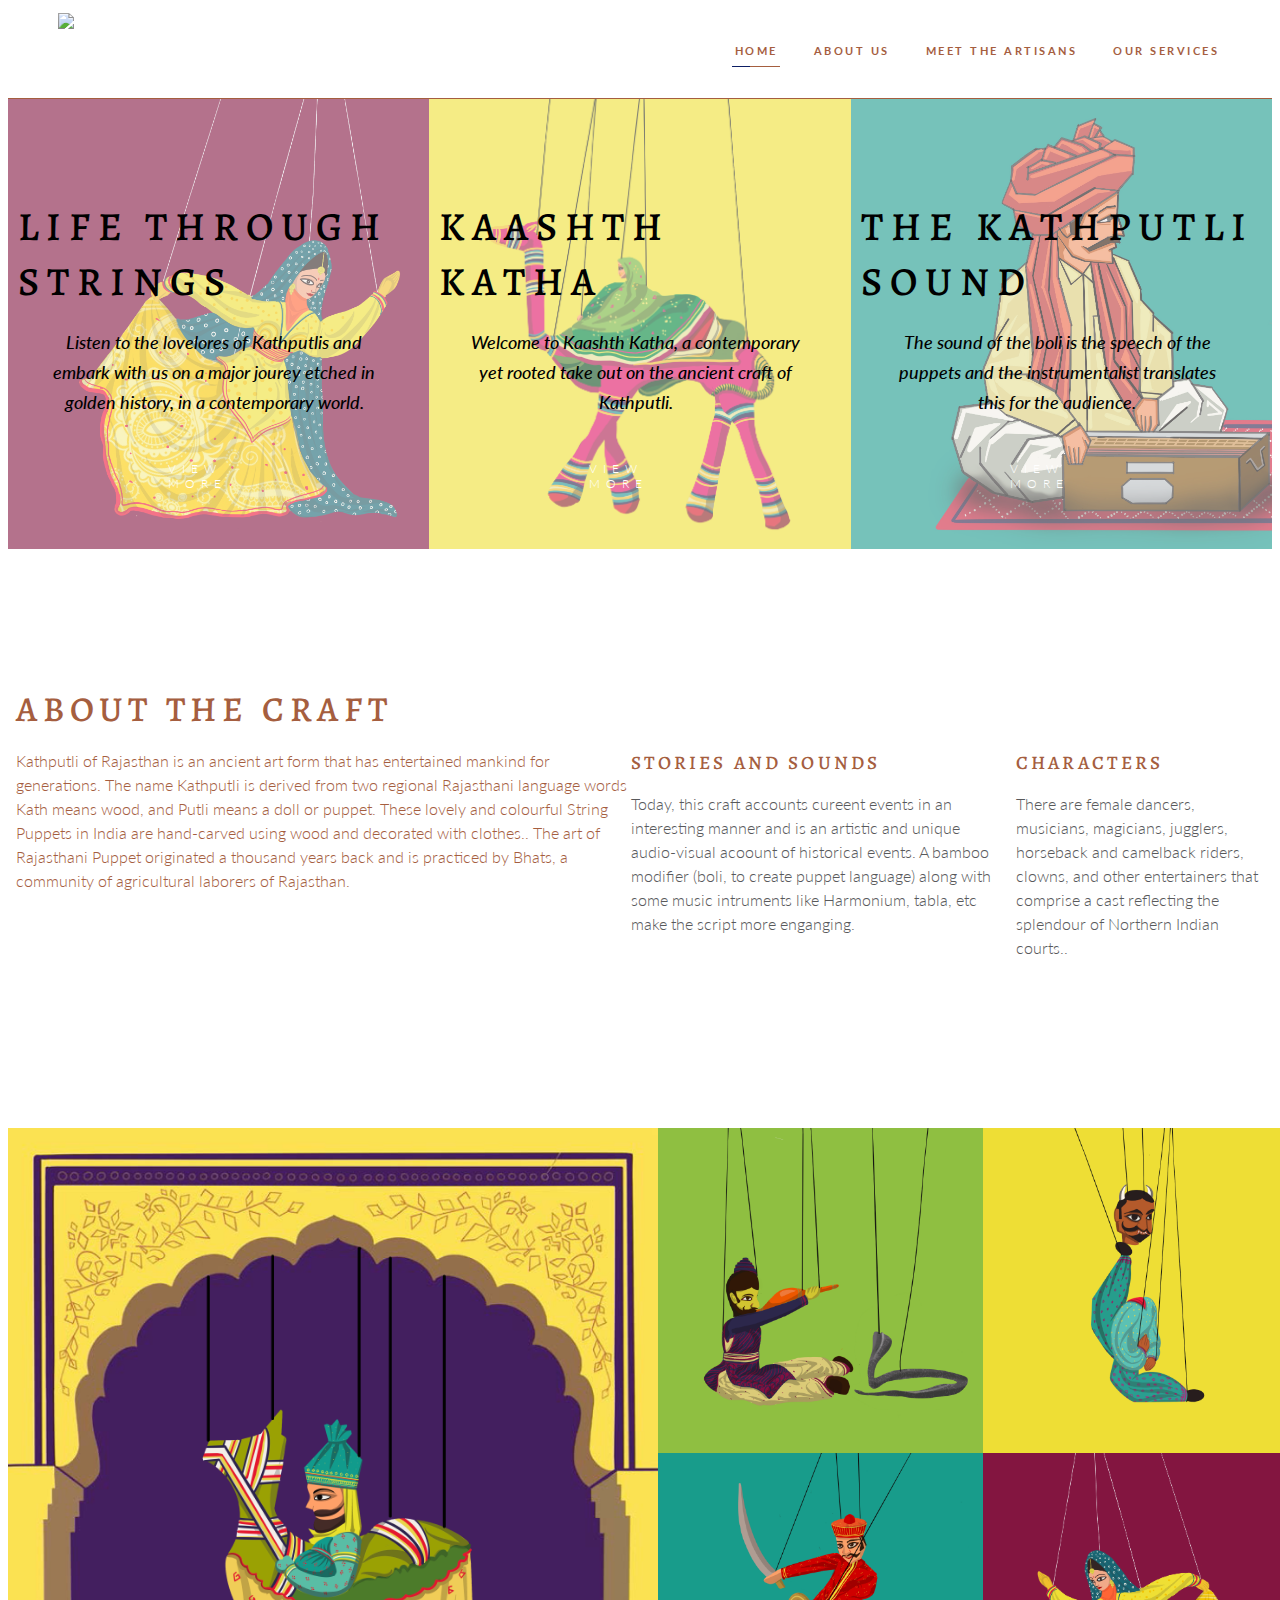
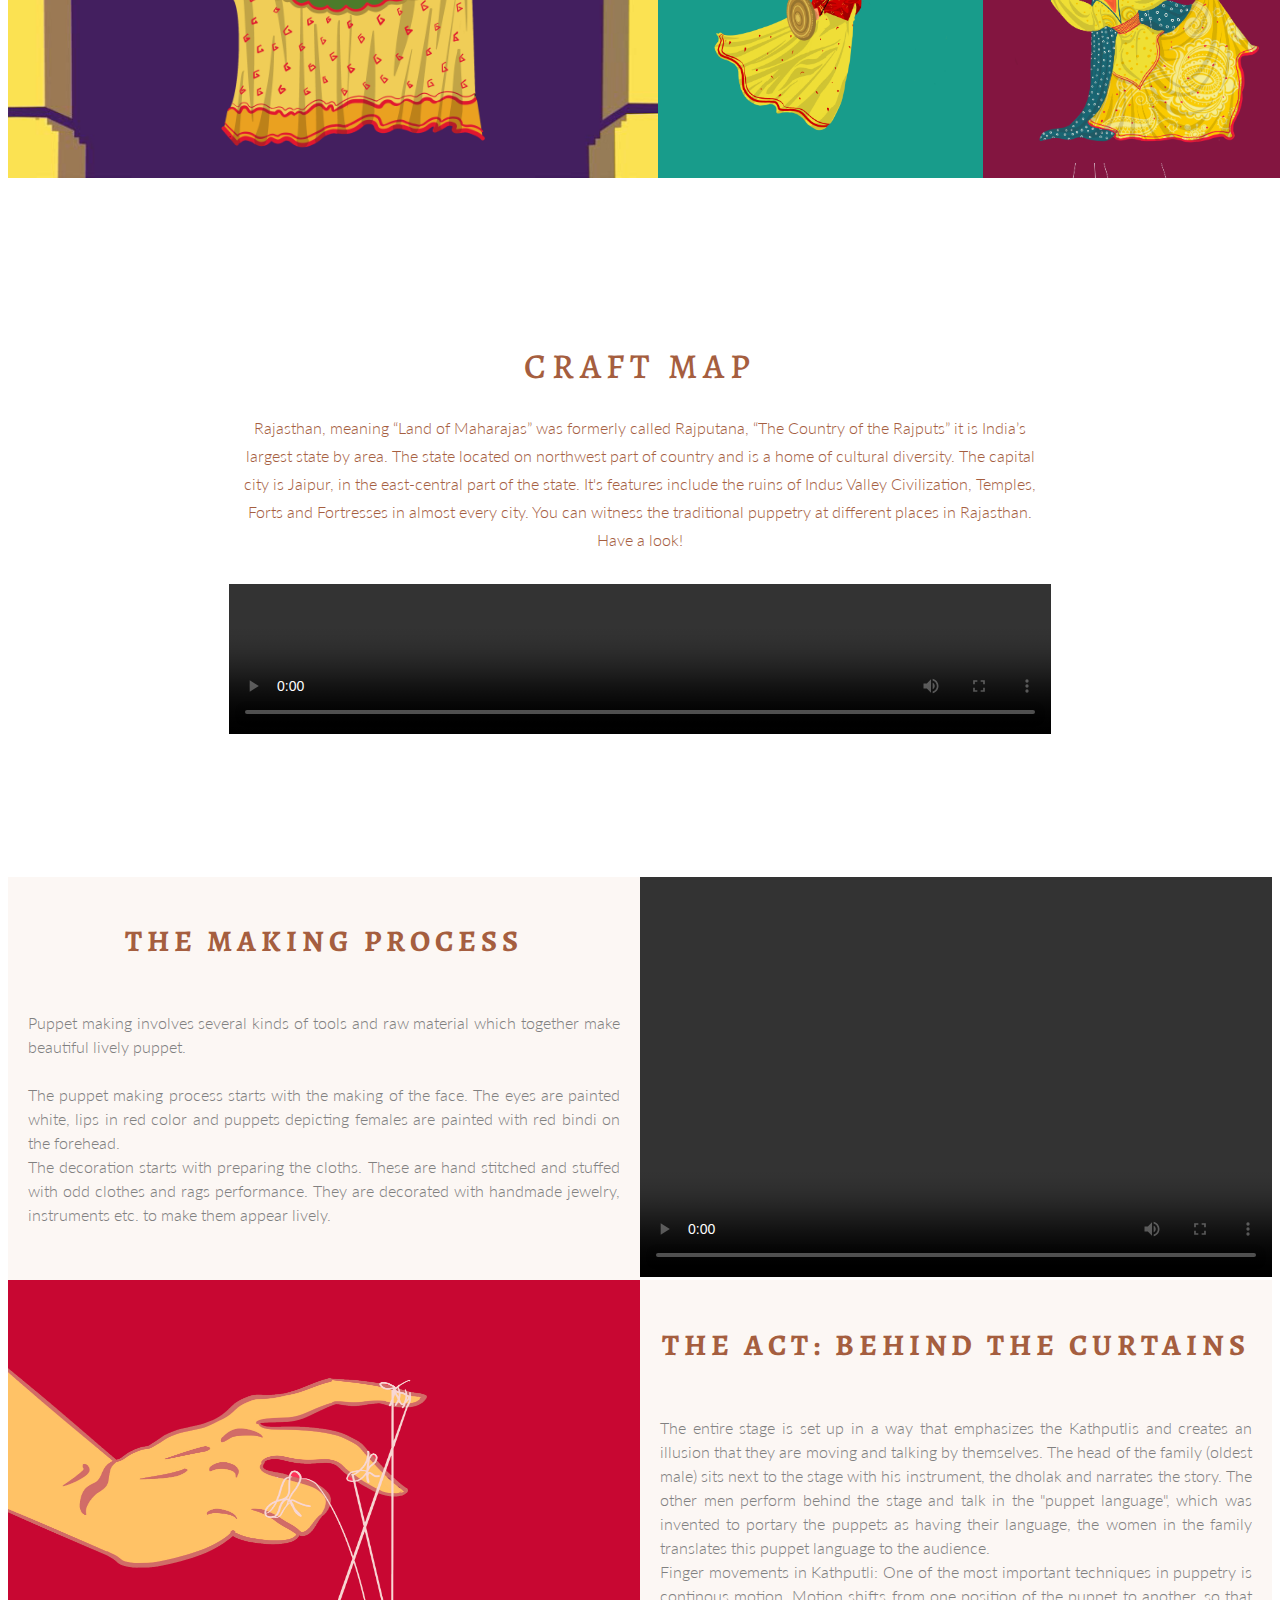
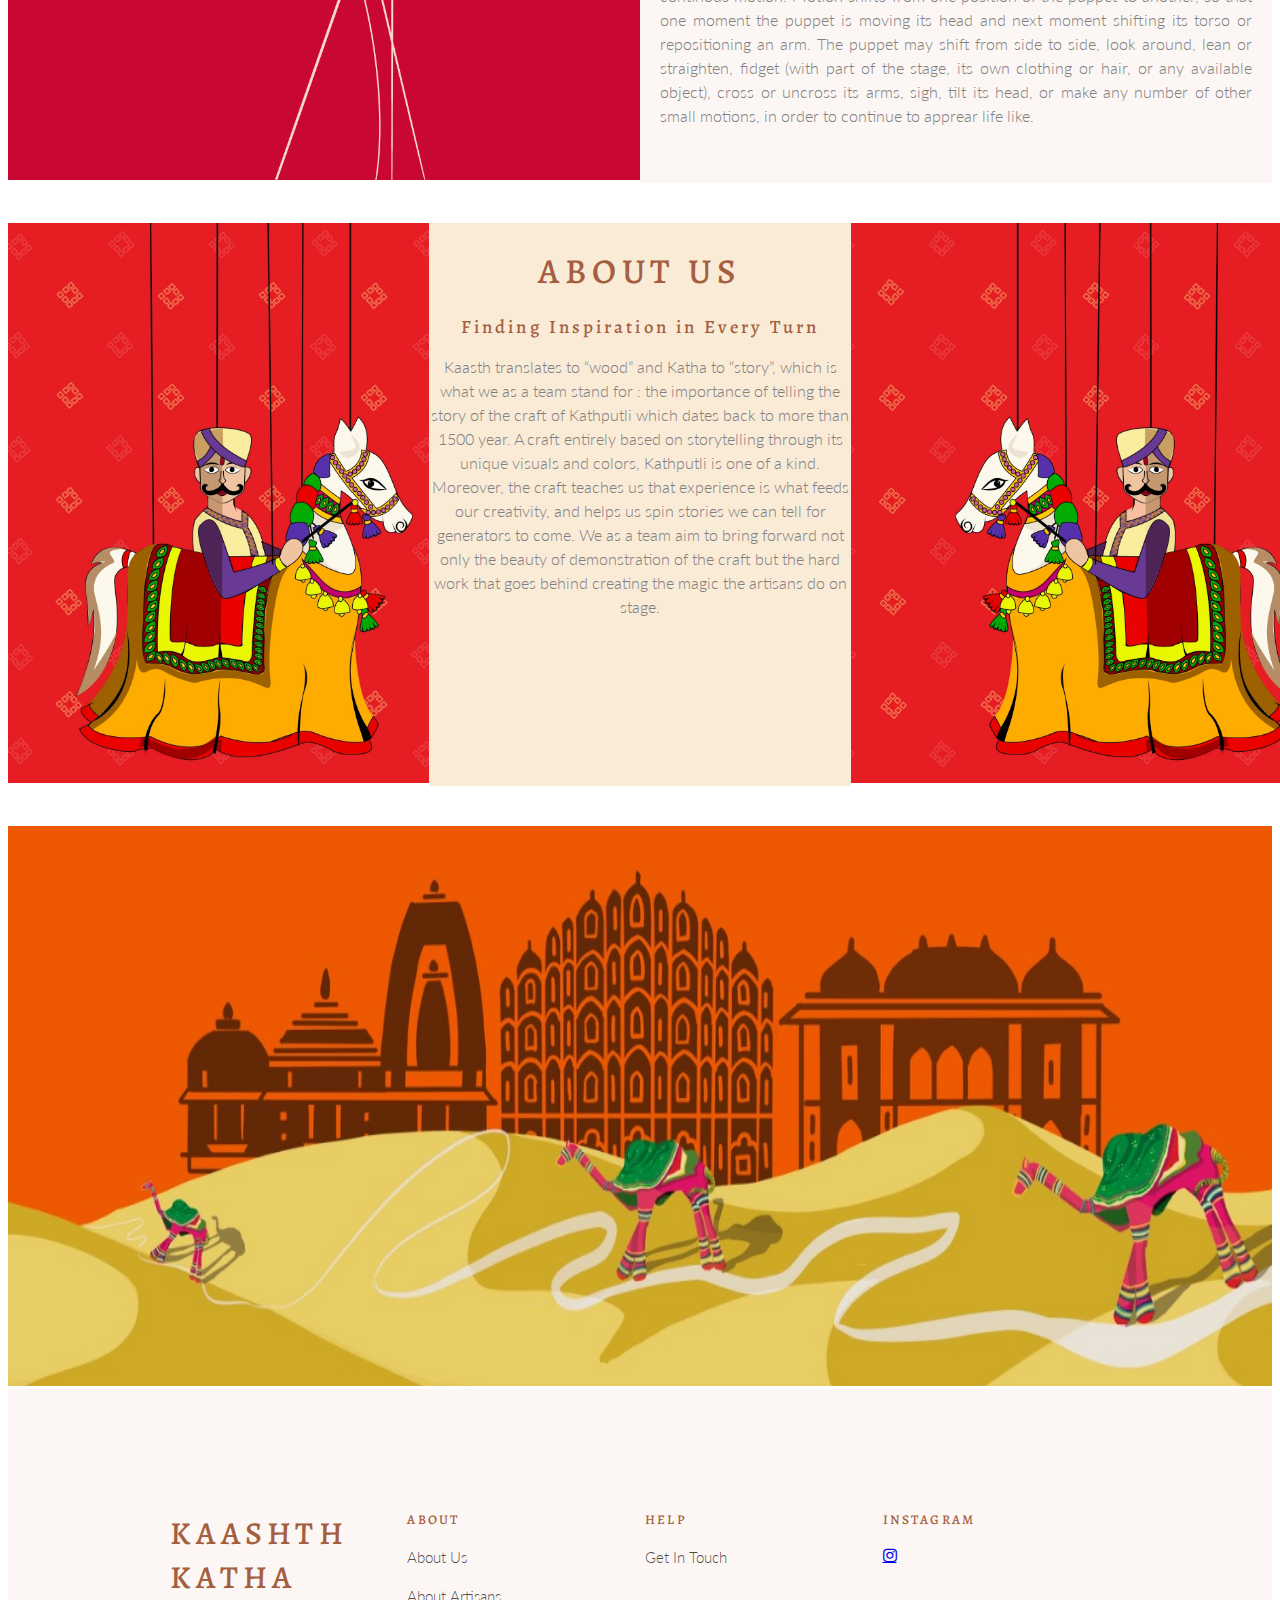
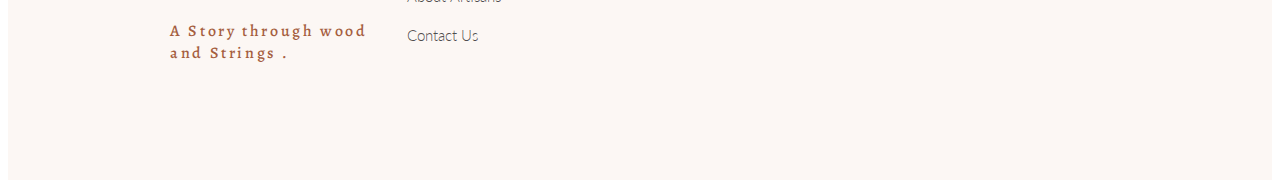
==== Assignment_3/index.html @ 50c2a117 "Add files via upload" ====
<!DOCTYPE html>
<html lang="en">
  <head>
    <title>Crafts Example</title>
    <link rel="stylesheet" href="design.css" />
    <link rel="stylesheet" href="https://cdnjs.cloudflare.com/ajax/libs/font-awesome/4.7.0/css/font-awesome.min.css">
  </head>
  <body>
    <header>
      <img src="./images/0.jpg" height="80" />
      <nav>
        <section class="menuItem active ">
          <a href="">Home</a>
          <div class="colouredLine"><span></span><span></span></div>
        </section>
        <section class="menuItem">
          <a href="">about Us</a>
          <div class="colouredLine"><span></span><span></span></div>
        </section>
        <section class="menuItem  ">
          <a href="./services.html">Meet the Artisans</a>
          <div class="colouredLine"><span></span><span></span></div>
        </section>
        <section class="menuItem dropdown">
          <a href="">Our Services</a>
          <div class="colouredLine">
            <span></span><span></span>
          </div>
          <section class="subMenu">
            <p>Craft Document</p>
            <p>Craft Map</p>
            <p>Process</p>
            <p>Products</p>
          </section>
        </section>
        <!-- <section class="menuItem">
          <a href="">Shop</a>
          <div class="colouredLine"><span></span><span></span></div>
        </section> -->
      </nav>
      <!-- <section id="cart">
        <a href="">Cart(0)</a>
        <div id="menu"></div>
      </section> -->
    </header>

    <section id="banner">
      <div id="bannerImg1"><h1>LIFE THROUGH STRINGS</h1>
        <p>
          Listen to the lovelores of Kathputlis and
embark with us on a major jourey etched in
golden history, in a contemporary world.

        </p>
        <a href="">View More</a></div>
        <div id="bannerImg2"><h1>KAASHTH KATHA
        </h1>
          <p>
            Welcome to Kaashth Katha, a contemporary
yet rooted take out on the ancient craft of
Kathputli.

          </p>
          <a href="">View More</a></div> 
          <div id="bannerImg3"><h1>THE KATHPUTLI SOUND</h1>
            <p>
               
              The sound of the boli is the speech of the
              puppets and the instrumentalist translates this
              for the audience.
              
            </p>
            <a href="">View More</a></div>
      
    </section>

    <section id="aboutContainer">
      <section id="about">
        <div>
          <!-- <img src="svgs/leaf.svg" alt="Leaf Icon" /> -->
          <h2>ABOUT THE CRAFT</h2>
          <p>
            Kathputli of Rajasthan is an ancient art form that has entertained
            mankind for generations. The name Kathputli is derived from two
            regional Rajasthani language words Kath means wood, and Putli means
            a doll or puppet. These lovely and colourful String Puppets in India
            are hand-carved using wood and decorated with clothes.. The art of
            Rajasthani Puppet originated a thousand years back and is practiced
            by Bhats, a community of agricultural laborers of Rajasthan.
          </p>
        </div>
        <div id="aboutSubSections">
          <div>
            <h4>STORIES AND SOUNDS</h4>
            <p>
              Today, this craft accounts cureent events in an interesting manner
              and is an artistic and unique audio-visual acoount of historical
              events. A bamboo modifier (boli, to create puppet language) along
              with some music intruments like Harmonium, tabla, etc make the
              script more enganging.
            </p>
           
          </div>
          <div>
            <h4>CHARACTERS</h4>
            <p>
              There are female dancers, musicians, magicians, jugglers,
              horseback and camelback riders, clowns, and other entertainers
              that comprise a cast reflecting the splendour of Northern Indian
              courts..
            </p>
            
          </div>
        </div>
      </section>
      <section id="collage">
        <div id="singleCollage">
          <span>
            <h6>Horsebach riders</h6>
          </span>
        </div>
        <div id="smallerCollage">
          <div>
            <span>
              <h6>Sapera</h6>
              <!-- <p>Handmade</p> -->
            </span>
          </div>
          <div>
            <span>
              <h6>Danav</h6>
              <!-- <p>Handmade</p> -->
            </span>
          </div>
          <div>
            <span>
              <h6>Soldier</h6>
              <!-- <p>Handmade</p> -->
            </span>
          </div>
          <div>
            <span>
              <h6>Female dancer</h6>
              <!-- <p>Handmade</p> -->
            </span>
          </div>
        </div>
      </section>
    </section>

    <section id="testimonials">
      <!-- <img src="svgs/leaf2.svg" alt="Leaf Icon" /> -->
      <h2>CRAFT MAP</h2>
      <p>
        Rajasthan, meaning “Land of Maharajas” was formerly called Rajputana, “The Country of the Rajputs” it is
India’s largest state by area. The state located on northwest part of country and is a home of cultural diversity.
The capital city is Jaipur, in the east-central part of the state. It's features include the ruins of Indus Valley
Civilization, Temples, Forts and Fortresses in almost every city. You can witness the traditional puppetry at
different places in Rajasthan. Have a look!
      </p>
      <!-- <div id="profile">
        <img src="images/testimonials-1.png" height="80px" />
        <h4>HIN LING</h4>
        <p>Designer</p>
      </div> -->
      <video width="65%" controls>
        <source src="images/9.mp4" type="video/mp4">
      Your browser does not support the video tag.
      </video>
    </section>
    <section id="ourIdentity">
        <div id="ourIdentityPoints">
          <h2>The Making Process</h2>
          <p class="makingProcessInfo">
            Puppet making involves several kinds of tools and raw material which together make beautiful lively puppet.<br/><br>
            The puppet making process starts with the making of the face. The eyes are painted white, lips in red color and puppets depicting females are painted with red bindi on the forehead.<br/>
            The decoration starts with preparing the cloths. These are hand stitched and stuffed with odd clothes and rags performance. They are decorated with handmade jewelry, instruments etc. to make them appear lively.
          </p>
        </div>
        <div id="ourIdentityVideo">
          <video width="100%" height="400px" controls>
            <source src="images/10.mp4" type="video/mp4">
          Your browser does not support the video tag.
          </video>
        </div>
        
          
          <!-- <div>
            <img src="svgs/identity1.svg" alt="Icon" />
            <h2>New Ideas</h2>
            <p>
              Lorem ipsum dolor sit amet a con sectet adipisicing elit se do eiuso
              tempor incidid unt ut labore et.
            </p>
          </div>
          <div>
            <img src="svgs/identity2.svg" alt="Icon" />
            <h2>Passion Driven</h2>
            <p>
              Lorem ipsum dolor sit amet a con sectet adipisicing elit se do eiuso
              tempor incidid unt ut labore et.
            </p>
          </div>
          <div>
            <img src="svgs/identity3.svg" alt="Icon" />
            <h2>Organic</h2>
            <p>
              Lorem ipsum dolor sit amet a con sectet adipisicing elit se do eiuso
              tempor incidid unt ut labore et.
            </p>
          </div>
          <div>
            <img src="svgs/identity4.svg" alt="Icon" />
            <h2>Vivid Colors</h2>
            <p>
              Lorem ipsum dolor sit amet a con sectet adipisicing elit se do eiuso
              tempor incidid unt ut labore et.
            </p>
          </div> -->
        </div>
      </section>
    

     

    
     
    <section id="ourIdentity">
      <div id="ourIdentityCustomImg">
        <img src="./11.png">
      </div>
      <div id="ourIdentityPoints">
        <h2>THE ACT: BEHIND THE CURTAINS</h2>
        <p>The entire stage is set up in a way that emphasizes the Kathputlis and creates an illusion that they are moving and talking by themselves. The head of the family (oldest male) sits next to the stage with his instrument, the dholak and narrates the story. The other men perform behind the stage and talk in the "puppet language", which was invented to portary the puppets as having their language, the women in the family translates this puppet language to the audience. <br>
        Finger movements in Kathputli: One of the most important techniques in puppetry is continous motion. Motion shifts from one position of the puppet to another, so that one moment the puppet is moving its head and next moment shifting its torso or repositioning an arm. The puppet may shift from side to side, look around, lean or straighten, fidget (with part of the stage, its own clothing or hair, or any available object), cross or uncross its arms, sigh, tilt its head, or make any number of other small motions, in order to continue to apprear life like.</p>
        <!-- <div>
          <img src="svgs/identity1.svg" alt="Icon" />
          <h2>New Ideas</h2>
          <p>
            Lorem ipsum dolor sit amet a con sectet adipisicing elit se do eiuso
            tempor incidid unt ut labore et.
          </p>
        </div>
        <div>
          <img src="svgs/identity2.svg" alt="Icon" />
          <h2>Passion Driven</h2>
          <p>
            Lorem ipsum dolor sit amet a con sectet adipisicing elit se do eiuso
            tempor incidid unt ut labore et.
          </p>
        </div>
        <div>
          <img src="svgs/identity3.svg" alt="Icon" />
          <h2>Organic</h2>
          <p>
            Lorem ipsum dolor sit amet a con sectet adipisicing elit se do eiuso
            tempor incidid unt ut labore et.
          </p>
        </div>
        <div>
          <img src="svgs/identity4.svg" alt="Icon" />
          <h2>Vivid Colors</h2>
          <p>
            Lorem ipsum dolor sit amet a con sectet adipisicing elit se do eiuso
            tempor incidid unt ut labore et.
          </p>
        </div> -->
      </div>
    </section>
     
    <section id="peopleBehind1">
      
      <section id="peopleBehind1List">
        
        <div>
          <img src="./12.jpg" alt="Profile Picture" />
           
        </div>
        <div id="peopleBehind1ListText" >
          <!-- <img src="./13.jpg" alt="Profile Picture" /> -->
          <h2>About US</h2>
          <h3>Finding Inspiration in Every Turn</h3>
          <p>Kaasth translates to “wood” and Katha to “story”, which is what we
            as a team stand for : the importance of telling the story of the
            craft of Kathputli which dates back to more than 1500 year. A
            craft entirely based on storytelling through its unique visuals and
            colors, Kathputli is one of a kind. Moreover, the craft teaches us
            that experience is what feeds our creativity, and helps us spin
            stories we can tell for generators to come.
            We as a team aim to bring forward not only the beauty of
            demonstration of the craft but the hard work that goes behind
            creating the magic the artisans do on stage.
            </p>
        </div>
        <div>
          <img src="./13.jpg" alt="Profile Picture" />
           
        </div>
      </section>
    </section>
    <section id="peopleBehind">
      
      <section id="peopleBehindList">
        <div>
          <img src ="./14.jpg">
           
        </div>
         
        <!-- <div>
          <img src="images/profile_pic1.jpeg" alt="Profile Picture" />
          <h4>Janet Conn</h4>
          <p>Painter</p>
        </div>
        <div>
          <img src="images/profile_pic2.jpeg" alt="Profile Picture" />
          <h4>HANNAH JUDI</h4>
          <p>Blogger</p>
        </div>
        <div>
          <img src="images/profile_pic3.jpeg" alt="Profile Picture" />
          <h4>MIKE THOMSEN</h4>
          <p>Agent</p>
        </div> -->
      </section>
    </section>

    
    
    <footer>
      <section id="logoFooter">
        <h1>KAASHTH KATHA</h1>
        <h4>A Story through wood and Strings
          .</h4>
      </section>
      <section>
        <h5>About</h5>
        <p>About Us</p>
        <p>About Artisans</p>
         
        <p>Contact Us</p>
      </section>
      <section>
        <h5>Help</h5>
         
        <p>Get In Touch</p>
        
      </section>
      <section>
        <h5>Instagram</h5>
        <a href="https://instagram.com/kaashth.katha?igshid=YmMyMTA2M2Y=" class="fa fa-instagram"> </a> 
          
      </section>
    </footer>
  </body>
</html>
---- Assignment_3/design.css ----
@import url("https://fonts.googleapis.com/css2?family=Alegreya:wght@400;500;700&family=Lato:wght@300;400;700&display=swap");

header {
  display: flex;
  height: 90px;
  justify-content: space-between;
  align-items: center;
  padding: 0 50px;
  border-bottom: 1px solid #a55e3f;
  background-color: white;
}

header nav {
  display: flex;
  gap: 30px;
  position: relative;
}

header a {
  text-transform: uppercase;
  text-decoration: none;
  font-size: 11px;
  font-weight: 700;
  letter-spacing: 2.5px;
  color: #a55e3f;
  padding: 0 3px;
}

header nav .menuItem {
  overflow: hidden;
}

p {
  line-height: 24px;
}

h1,
h2,
h3,
h4,
h5,
h6 {
  font-family: "Alegreya", serif;
  font-weight: 500;
  letter-spacing: 0.165em;
  margin-bottom: 16px;
}

#logoFooter img {
  margin-bottom: 20px;
}

#logoFooter p {
  width: 220px;
  color: grey;
  font-size: 15px;
}

.colouredLine {
  display: flex;
  height: 1px;
  width: 100%;
  padding-top: 8px;
  margin-left: -100%;
  transition: all 0.2s;
}

.colouredLine span:first-of-type {
  width: 37%;
  height: 100%;
  background-color: #0d1e64;
}

.colouredLine span:last-of-type {
  width: 63%;
  height: 100%;
  background-color: #a55e3f;
}

header nav .menuItem:hover .colouredLine {
  margin-left: 0;
}

header nav .menuItem.active .colouredLine {
  margin-left: 0 !important;
}

.subMenu {
  background-color: white;
  position: absolute;
  width: 100px;
  box-shadow: rgba(0, 0, 0, 0.1) 0px 4px 12px;
  padding: 24px 32px;
  top: 0px;
  border-bottom-right-radius: 2px;
  border-bottom-left-radius: 2px;
  transition: all 0.2s;
  visibility: hidden;
  opacity: 0;
}

.subMenu p {
  color: grey;
  font-size: 14px;
  margin-bottom: 12px;
  transition: all 0.2s;
  cursor: pointer;
}

.subMenu p:hover {
  color: rgba(0, 0, 0, 0.85);
}

nav .menuItem.dropdown:hover .subMenu {
  top: 59px;
  visibility: visible;
  opacity: 1;
}

section#banner {
  /* background-size: cover; */
  /* max-width: min-content; */
  display: flex;

  align-items: center;
}
#banner div {
  height: 450px;
  width: 33%;
}
#bannerImg1 {
  flex: 1;
  background-image: url(./1.PNG);
  background-size: cover;
  box-shadow: inset 0 0 0 1000px rgba(255, 255, 255, 0.4);
}
#bannerImg2 {
  flex: 1;

  background-image: url(./2.PNG);
  background-size: cover;
  box-shadow: inset 0 0 0 1000px rgba(255, 255, 255, 0.4);
}
#bannerImg3 {
  flex: 1;

  background-image: url(./3.JPG);
  background-size: cover;
  box-shadow: inset 0 0 0 1000px rgba(255, 255, 255, 0.4);
}

#banner h1 {
  font-size: 50px;
  color: white;
  letter-spacing: 8px;
  margin-left: 10px;
  margin-right: 10px;
  font-size: 2.5rem;
  margin-top: 100px;
  color: black;
}

#banner p {
  color: white;
  font-size: 18px;
  width: 800px;
  text-align: center;
  line-height: 30px;
  font-style: italic;
  margin-bottom: 20px;
  width: 80%;
  margin-left: 9%;
  font-weight: 500;
  color: black;
  margin-bottom: 20px;
}

#banner a {
  text-decoration: none;
  text-transform: uppercase;
  color: white;
  font-size: 12px;
  letter-spacing: 6px;
  display: flex;
  justify-content: space-between;
  margin-left: 26%;
  width: 25%;
  margin-bottom: 50px;
  padding: 24px 50px;
  background-image: url(./images/button_background_image.jpeg);
  background-repeat: no-repeat;

  background-position: center center;
  background-size: cover;
  background-size: auto 62px;
  transition: all 0.2s;
}

#banner a:hover {
  background-position: 47% 50%;
}

body {
  font-family: "Lato", sans-serif;
  font-weight: 300;
  color: #a55e3f;
}

#aboutContainer {
  position: relative;
}

#aboutContainer:before {
  content: "";
  background-image: url(./svgs/vector1.svg);
  background-size: cover;
  position: absolute;
  top: 0;
  right: 0;
  width: 700px;
  height: 700px;
  background-repeat: no-repeat;
  background-position: 350px -170px;
  z-index: -1;
}

#about {
  /* width: 1300px; */
  margin: 8px;
  padding: 120px 0;
  display: flex;
  /* gap: 100px; */
}

#about h2 {
  font-size: 35px;
  margin-top: 8px;
}

#about h4 {
  font-size: 19px;
}

#aboutSubSections {
  display: flex;
  gap: 24px;
  margin-top: 48px;
}

#aboutSubSections p {
  color: #58595b;
  margin-bottom: 40px;
}

#aboutSubSections a {
  display: flex;
  align-items: center;
  text-decoration: none;
  text-transform: uppercase;
  font-size: 12px;
  letter-spacing: 2.5px;
  color: #a55e3f;
  font-weight: 400;
}

#aboutSubSections a div {
  letter-spacing: 0px;
  font-size: 0px;
}

#aboutSubSections a div span {
  display: inline-block;
  width: 15px;
  height: 2px;
  transition: all 0.2s;
}

#aboutSubSections a div span:nth-child(1) {
  background-color: #741513;
  width: 0px;
}

#aboutSubSections a div span:nth-child(2) {
  background-color: #e29c6d;
}

#aboutSubSections a div span:nth-child(3) {
  background-color: #0d1e64;
  margin-right: 14px;
}

#aboutSubSections a:hover div span:nth-child(1) {
  width: 15px;
}

#collage {
  width: 1300px;
  height: 650px;
  margin: 0 auto;
  display: flex;
}

#singleCollage,
#smallerCollage {
  position: relative;
  width: 50%;
}

#collage #singleCollage {
  background-image: url(./4.jpg);
  background-size: contain;
}
#smallerCollage div:nth-child(1) {
  background-image: url(./5.PNG);
  background-size: contain;
}
#smallerCollage div:nth-child(2) {
  background-image: url(./6.PNG);
  background-size: contain;
}
#smallerCollage div:nth-child(3) {
  background-image: url(./7.PNG);
  background-size: contain;
}
#smallerCollage div:nth-child(4) {
  background-image: url(./8.PNG);
  background-size: contain;
}

#collage #smallerCollage {
  display: flex;
  flex-flow: row wrap;
}

#collage #smallerCollage div {
  position: relative;
  width: 50%;
}

#collage span {
  position: absolute;
  display: block;
  padding: 16px 0;
  background-color: white;
  text-align: center;
  width: 90%;
  margin-left: 5%;
  opacity: 0;
  bottom: 0px;
  transition: all 0.4s;
}

#collage span h6 {
  text-transform: uppercase;
  font-size: 18px;
  margin-bottom: 0px;
}

#collage span p {
  color: grey;
}

#singleCollage:hover span,
#smallerCollage > div:hover span {
  opacity: 1;
  bottom: 20px;
}

#testimonials {
  position: relative;
  text-align: center;
  padding: 140px 0;
}

#testimonials:before {
  content: "";
  display: block;
  background-image: url(./images/testimonials_bg.png);
  background-size: contain;
  background-repeat: no-repeat;
  width: 350px;
  height: 300px;
  position: absolute;
  top: 30%;
  left: 40%;
  z-index: -1;
}

#testimonials h2 {
  font-size: 35px;
  text-transform: uppercase;
  margin: 24px 0;
}

#testimonials p {
  width: 800px;
  margin: 0 auto;
  line-height: 28px;
}

#testimonials video {
  margin-top: 30px;
}

#testimonials #profile {
  margin-top: 40px;
}

#testimonials #profile img {
  margin-bottom: 10px;
}

#testimonials #profile h4 {
  margin-bottom: 4px;
}

#testimonials #profile p {
  color: grey;
}

#imageGallery {
  height: 400px;
  display: flex;
}

#imageGallery div {
  position: relative;
  width: 33.3%;
  height: 100%;
  overflow: hidden;
  cursor: pointer;
}

#imageGallery div:before {
  display: block;
  position: absolute;
  content: "";
  width: 100%;
  height: 100%;
  background-size: contain;
  transition: all 0.4s;
}

#imageGallery div:hover:before {
  transform: scale(1.03);
}

#imageGallery div:nth-child(1):before {
  background-image: url(./images/imageGallery1.jpeg);
}
#imageGallery div:nth-child(2):before {
  background-image: url(./images/imageGallery2.jpeg);
}
#imageGallery div:nth-child(3):before {
  background-image: url(./images/imageGallery3.jpeg);
}

#imageGallery div span {
  position: absolute;
  display: block;
  width: 70%;
  margin-left: 15%;
  margin-top: 27%;
  padding: 44px 0;
  text-align: center;
  background-color: grey;
  font-size: 19px;
  font-family: "Alegreya", serif;
  font-weight: 500;
  letter-spacing: 0.165em;
  color: white;
  border-radius: 30px;
  z-index: 2;
}

#imageGallery div:nth-child(1) span {
  background-color: #8d8032;
}
#imageGallery div:nth-child(2) span {
  background-color: #fceee7;
  color: #a45e3f;
}
#imageGallery div:nth-child(3) span {
  background-color: #662a01;
}

#products {
  position: relative;
  padding: 140px 0;
  text-align: center;
}

#products .topBorder {
  background-image: url(./images/product_top.jpeg);
  width: 100%;
  height: 8px;
  position: absolute;
  top: 0;
  left: 0;
}
#products .rightBorder {
  background-image: url(./images/product_right.jpeg);
  height: 100%;
  width: 8px;
  position: absolute;
  top: 0;
  right: 0;
}
#products .bottomBorder {
  background-image: url(./images/product_bottom.jpeg);
  width: 100%;
  height: 8px;
  position: absolute;
  bottom: 0;
  left: 0;
}
#products .leftBorder {
  background-image: url(./images/product_left.jpeg);
  height: 100%;
  width: 8px;
  position: absolute;
  top: 0;
  left: 0;
}

#products h2 {
  margin-top: 24px;
  font-size: 35px;
  text-transform: uppercase;
}

#products p {
  padding: 20px;
}

#productsDisplay {
  display: flex;
  justify-content: center;
  /* gap: 40px; */
  margin-top: 40px;
}

#productsDisplay div img {
  width: 300px;
  height: 400px;
}

#productsDisplay h4 {
  font-size: 19px;
  text-transform: uppercase;
  margin-top: 40px;
  margin-bottom: 10px;
  font-weight: 400;
}

#productsDisplay p {
  color: grey;
  margin-bottom: 10px;
}

#productsDisplay span {
  font-family: "Alegreya", serif;
  font-weight: 500;
  letter-spacing: 0.165em;
}

#ourIdentity {
  display: flex;
}

#ourIdentityImage,
#ourIdentityCustomImg,
#ourIdentityPoints,
#ourIdentityVideo {
  width: 50%;
}

#ourIdentityImage {
  background-image: url(./images/ourIdentity.jpeg);
  background-repeat: none;
  background-size: cover;
  height: 500px;
}
#ourIdentityCustomImg img {
  /* background-image: url(./images/ourIdentity.jpeg); */
  background-repeat: none;
  background-size: cover;
  height: 500px;
  width: 100%;
}

#ourIdentityCustomImg video {
  display: flex;
  justify-content: center;
}

#ourIdentityPoints {
  display: flex;
  flex-flow: row wrap;
  justify-content: center;
  /* padding: 60px 0 60px; */
  background-color: #fcf7f4;
}

#ourIdentityPoints > div {
  width: 250px;
}

#ourIdentityPoints h2 {
  font-size: 30px;
  font-weight: bold;
  text-transform: uppercase;
  vertical-align: center;
  display: flex;
  align-items: center;
  justify-content: center;
}

#ourIdentityPoints p {
  color: grey;
  padding: 0 20px;
  text-align: justify;
}

#ourIdentityPoints img {
  position: relative;
  top: 0px;
  transition: all 0.2s;
  cursor: pointer;
}
#ourIdentityPoints img:hover {
  position: relative;
  top: -10px;
}

#peopleBehind1 h2 {
  margin-top: 24px;
  font-size: 35px;
  text-transform: uppercase;
}

#peopleBehind1List {
  display: flex;
  margin-top: 40px;
  justify-content: center;
  /* gap: 100px; */
}
#peopleBehind1List div {
  width: 33.33%;
  /* flex: 1; */
  gap: 0px;
}
#peopleBehind1ListText {
  background-color: antiquewhite;
}

#peopleBehind1List img {
  height: 560px;
}

#peopleBehind1List h4 {
  text-transform: uppercase;
  font-size: 19px;
  margin-top: 30px;
  margin-bottom: 6px;
}

#peopleBehind1List p {
  color: grey;
}

#peopleBehind1:after {
  content: "";
  display: block;
  background-image: url(./images/product_bottom.jpeg);
  width: 100%;
  height: 8px;
  position: absolute;
  bottom: 0;
  left: 0;
}

#peopleBehind1 {
  position: relative;
  /* padding: 140px 0; */
  text-align: center;
}
/* //Ends here */
#peopleBehind h2 {
  margin-top: 24px;
  font-size: 35px;
  text-transform: uppercase;
}

#peopleBehindList {
  display: flex;
  margin-top: 40px;
  justify-content: center;
  /* gap: 100px; */
}

#peopleBehindListText {
  background-color: antiquewhite;
}

#peopleBehindList img {
  height: 560px;
  width: 100%;
}

#peopleBehindList h4 {
  text-transform: uppercase;
  font-size: 19px;
  margin-top: 30px;
  margin-bottom: 6px;
}

#peopleBehindList p {
  color: grey;
}

#peopleBehind:after {
  content: "";
  display: block;
  background-image: url(./images/product_bottom.jpeg);
  width: 100%;
  height: 8px;
  position: absolute;
  bottom: 0;
  left: 0;
}

#peopleBehind {
  position: relative;
  /* padding: 140px 0; */
  text-align: center;
}

footer {
  display: flex;
  justify-content: center;
  gap: 10px;
  padding: 100px 0;
  background-color: #fcf7f4;
}

footer > section {
  width: 18%;
}

footer h5 {
  text-transform: uppercase;
}

footer p {
  color: rgba(0, 0, 0, 0.7);
  margin-bottom: 4px;
  font-size: 15px;
}

footer section:last-child img {
  margin-right: 5px;
}
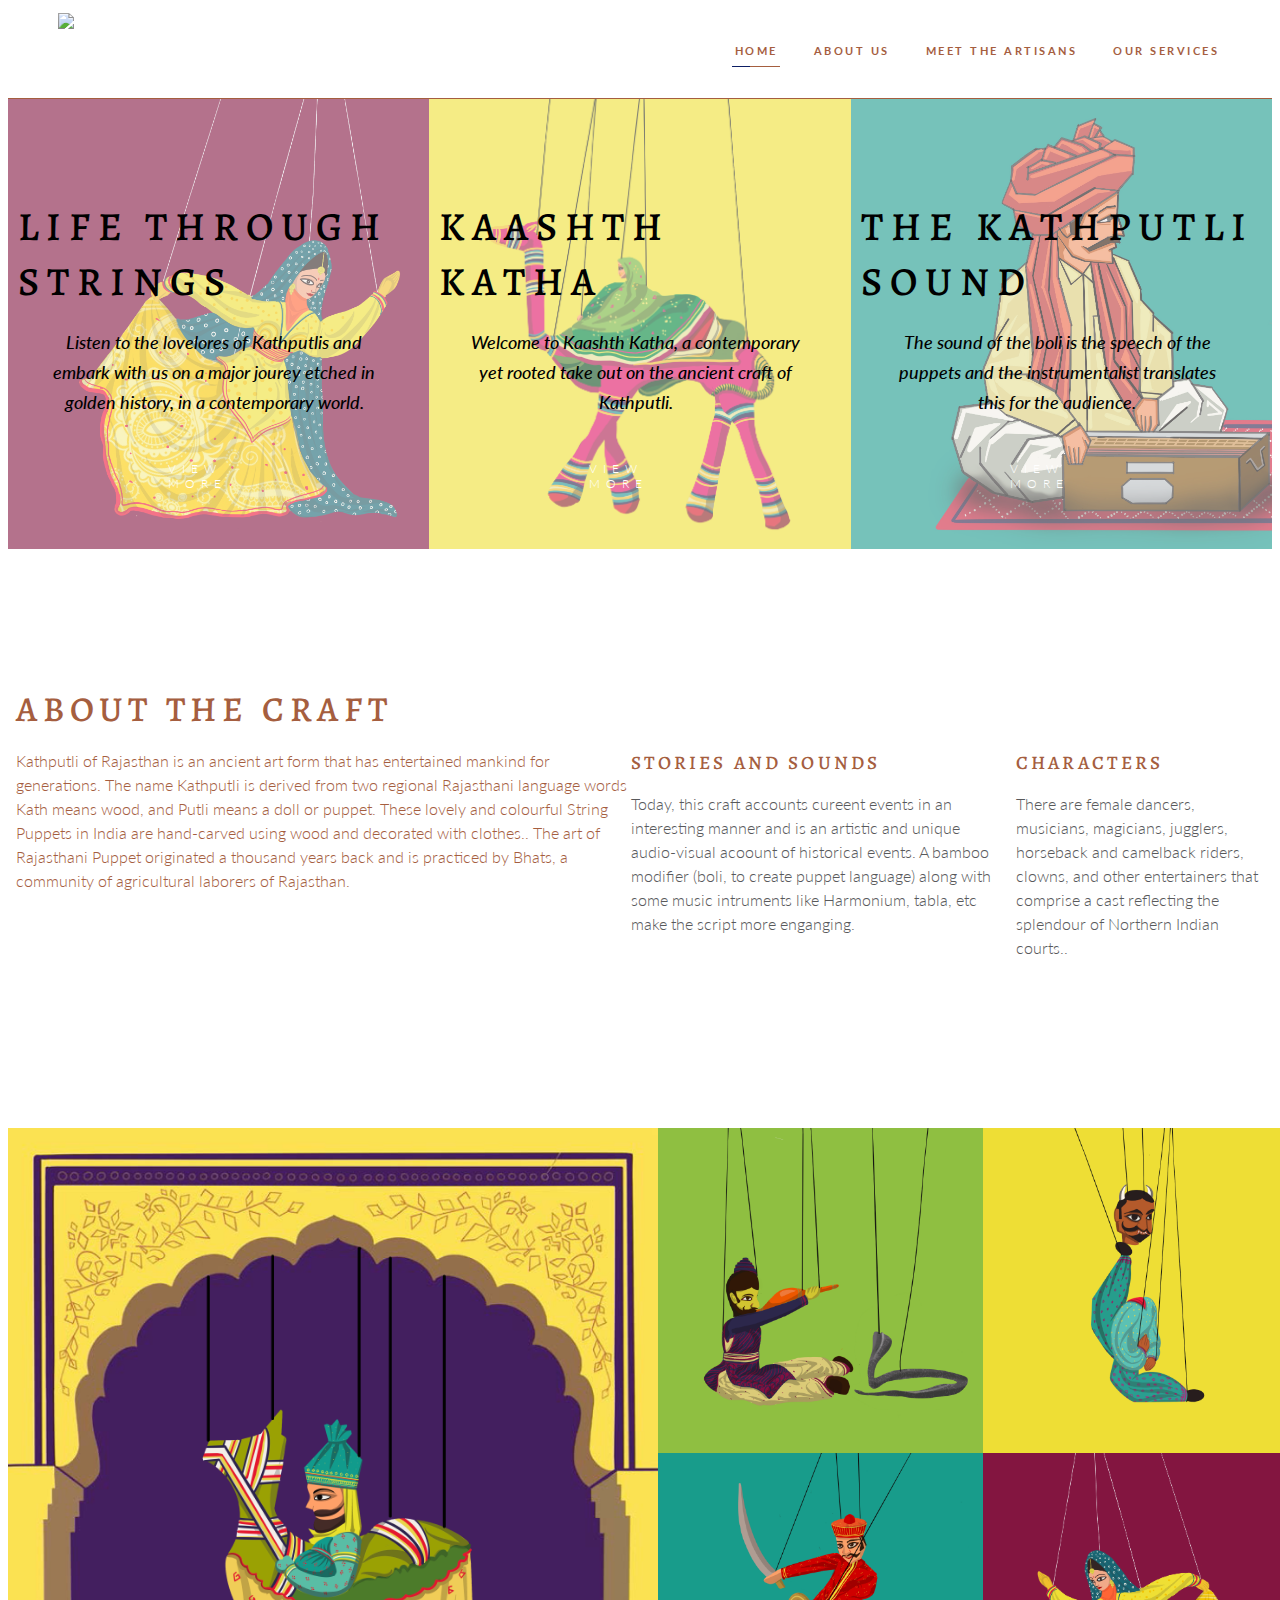
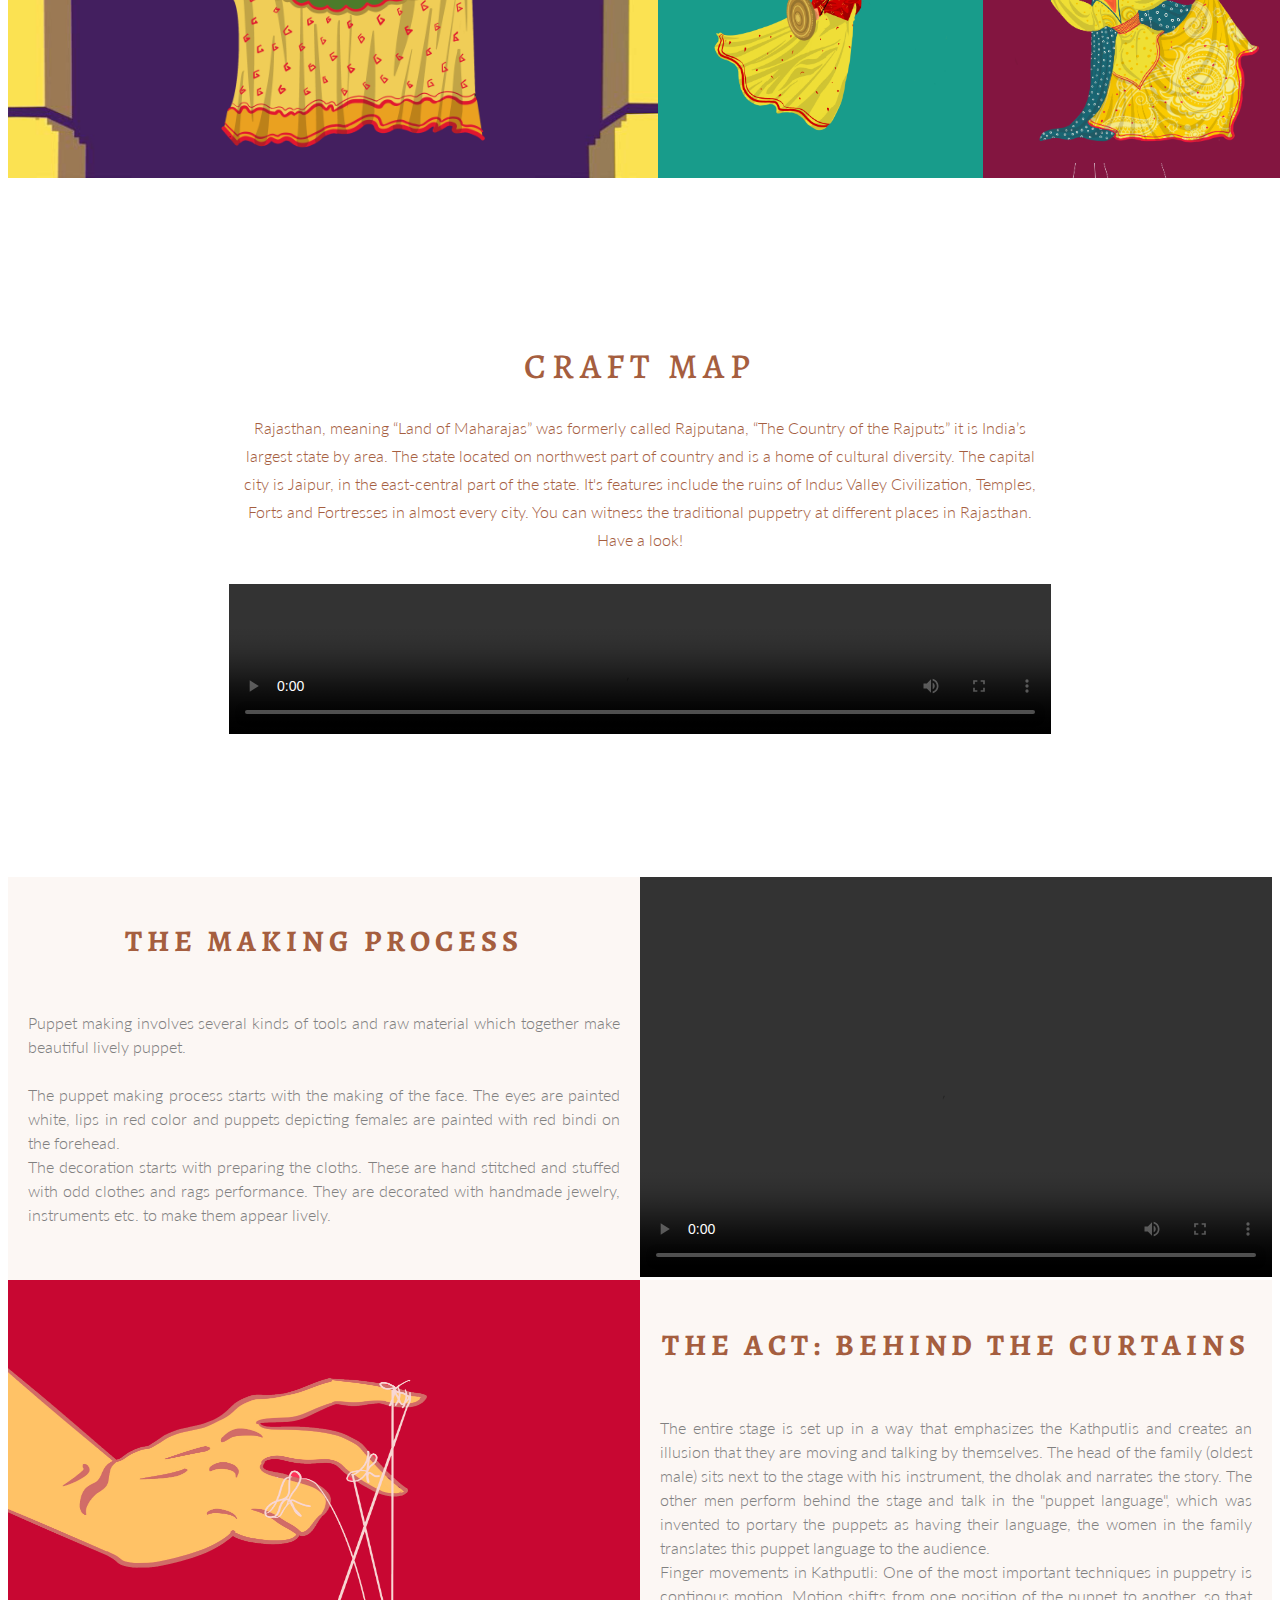
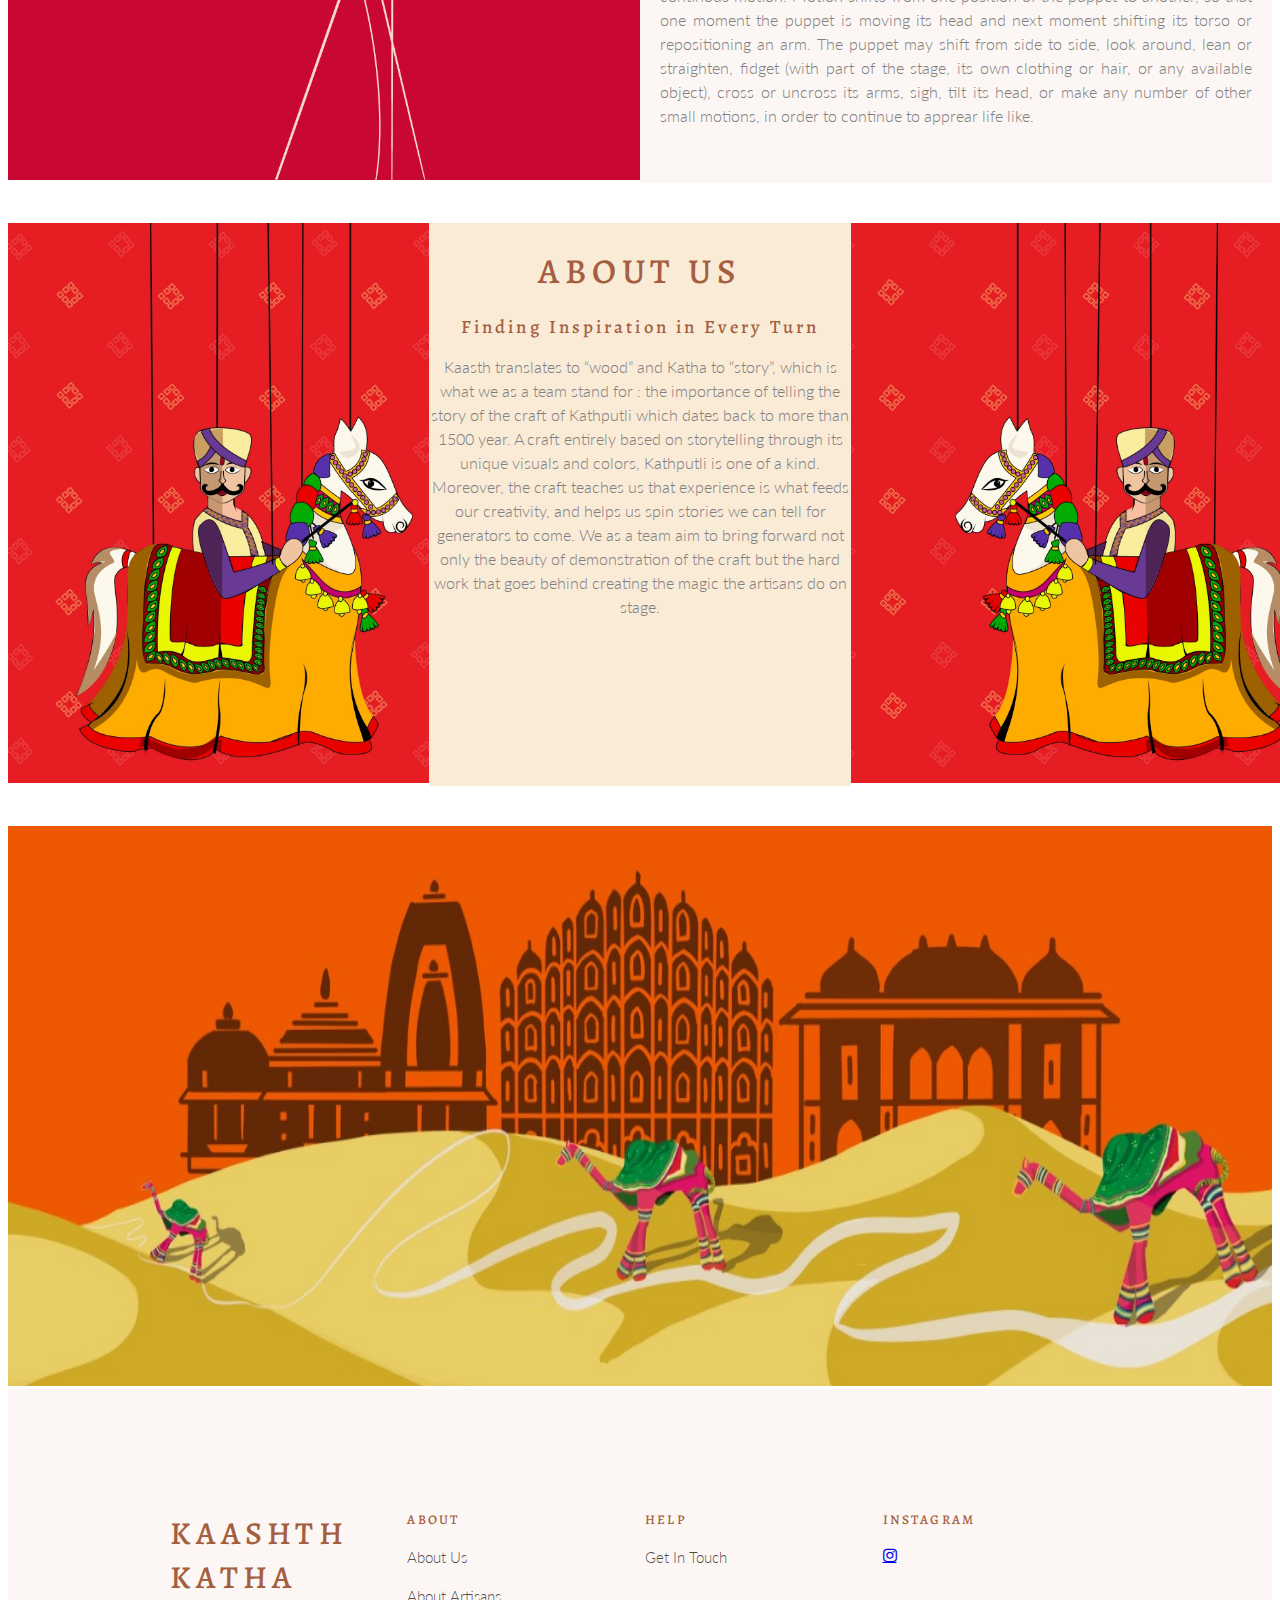
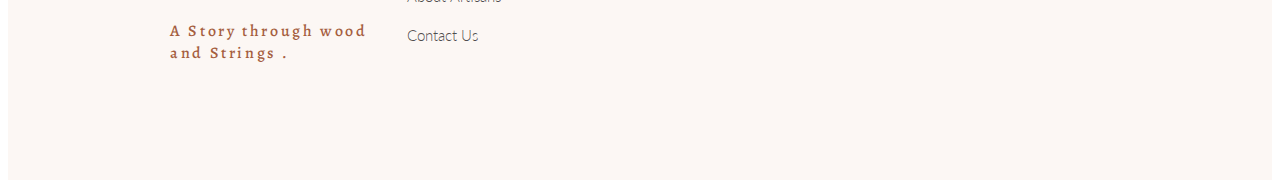
==== commit d9038ef9: "Update index.html" ====
--- a/Assignment_3/index.html
+++ b/Assignment_3/index.html
@@ -1,13 +1,13 @@
 <!DOCTYPE html>
 <html lang="en">
   <head>
-    <title>Crafts Example</title>
+    <title>Kathputli </title>
     <link rel="stylesheet" href="design.css" />
     <link rel="stylesheet" href="https://cdnjs.cloudflare.com/ajax/libs/font-awesome/4.7.0/css/font-awesome.min.css">
   </head>
   <body>
     <header>
-      <img src="./images/0.jpg" height="80" />
+      <img src="0.jpg" height="80" />
       <nav>
         <section class="menuItem active ">
           <a href="">Home</a>
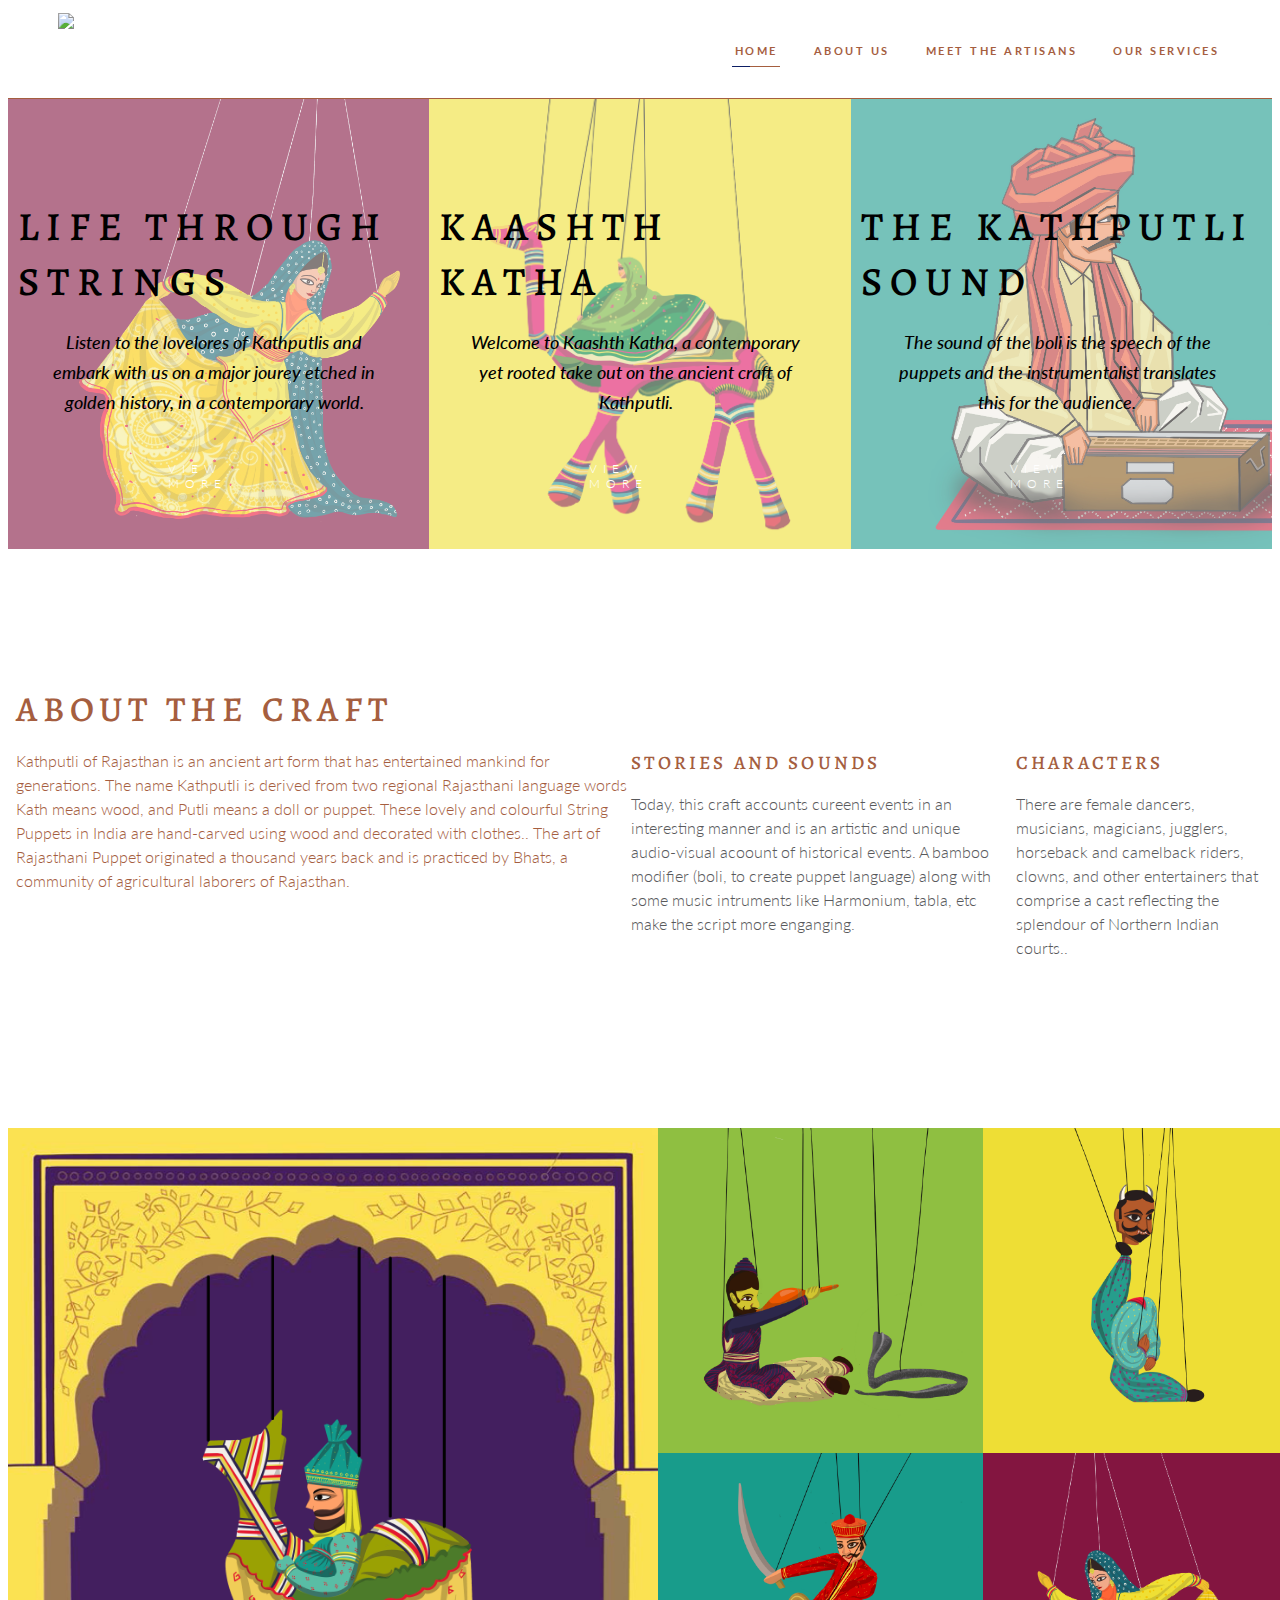
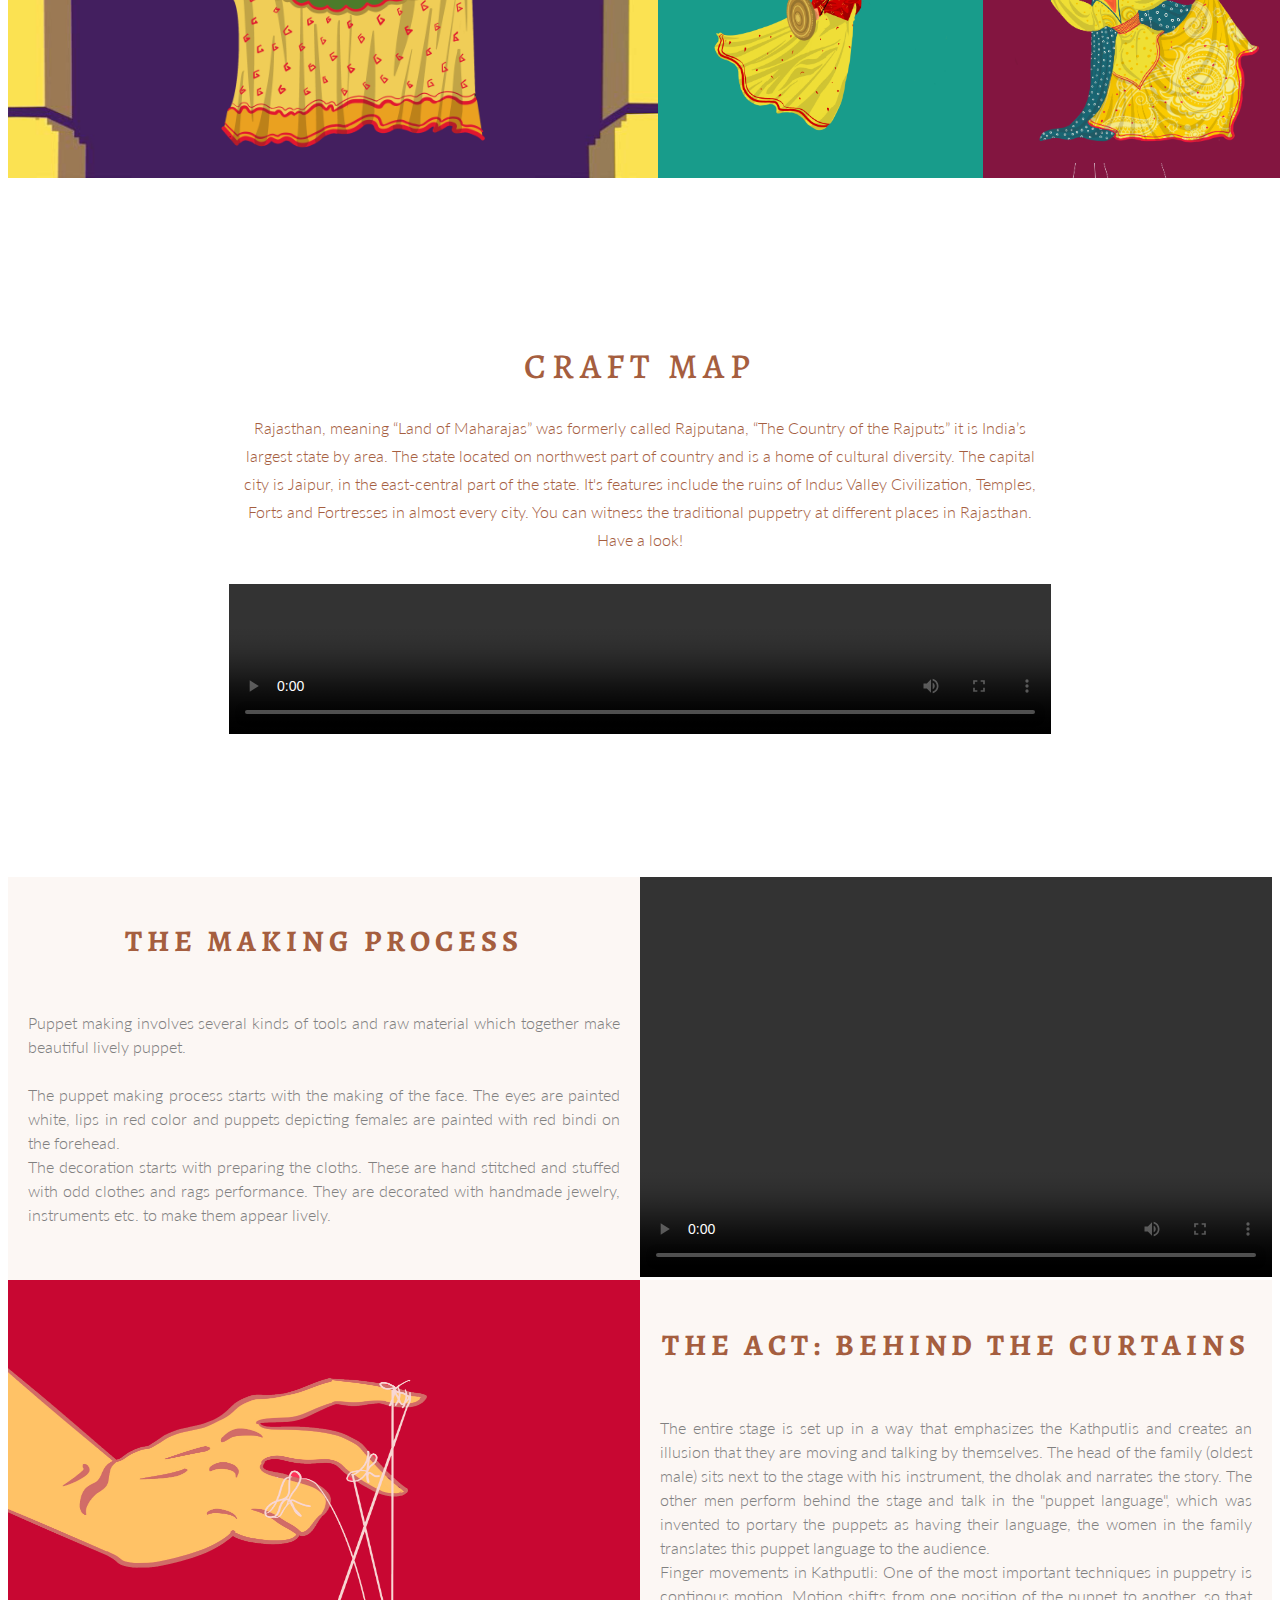
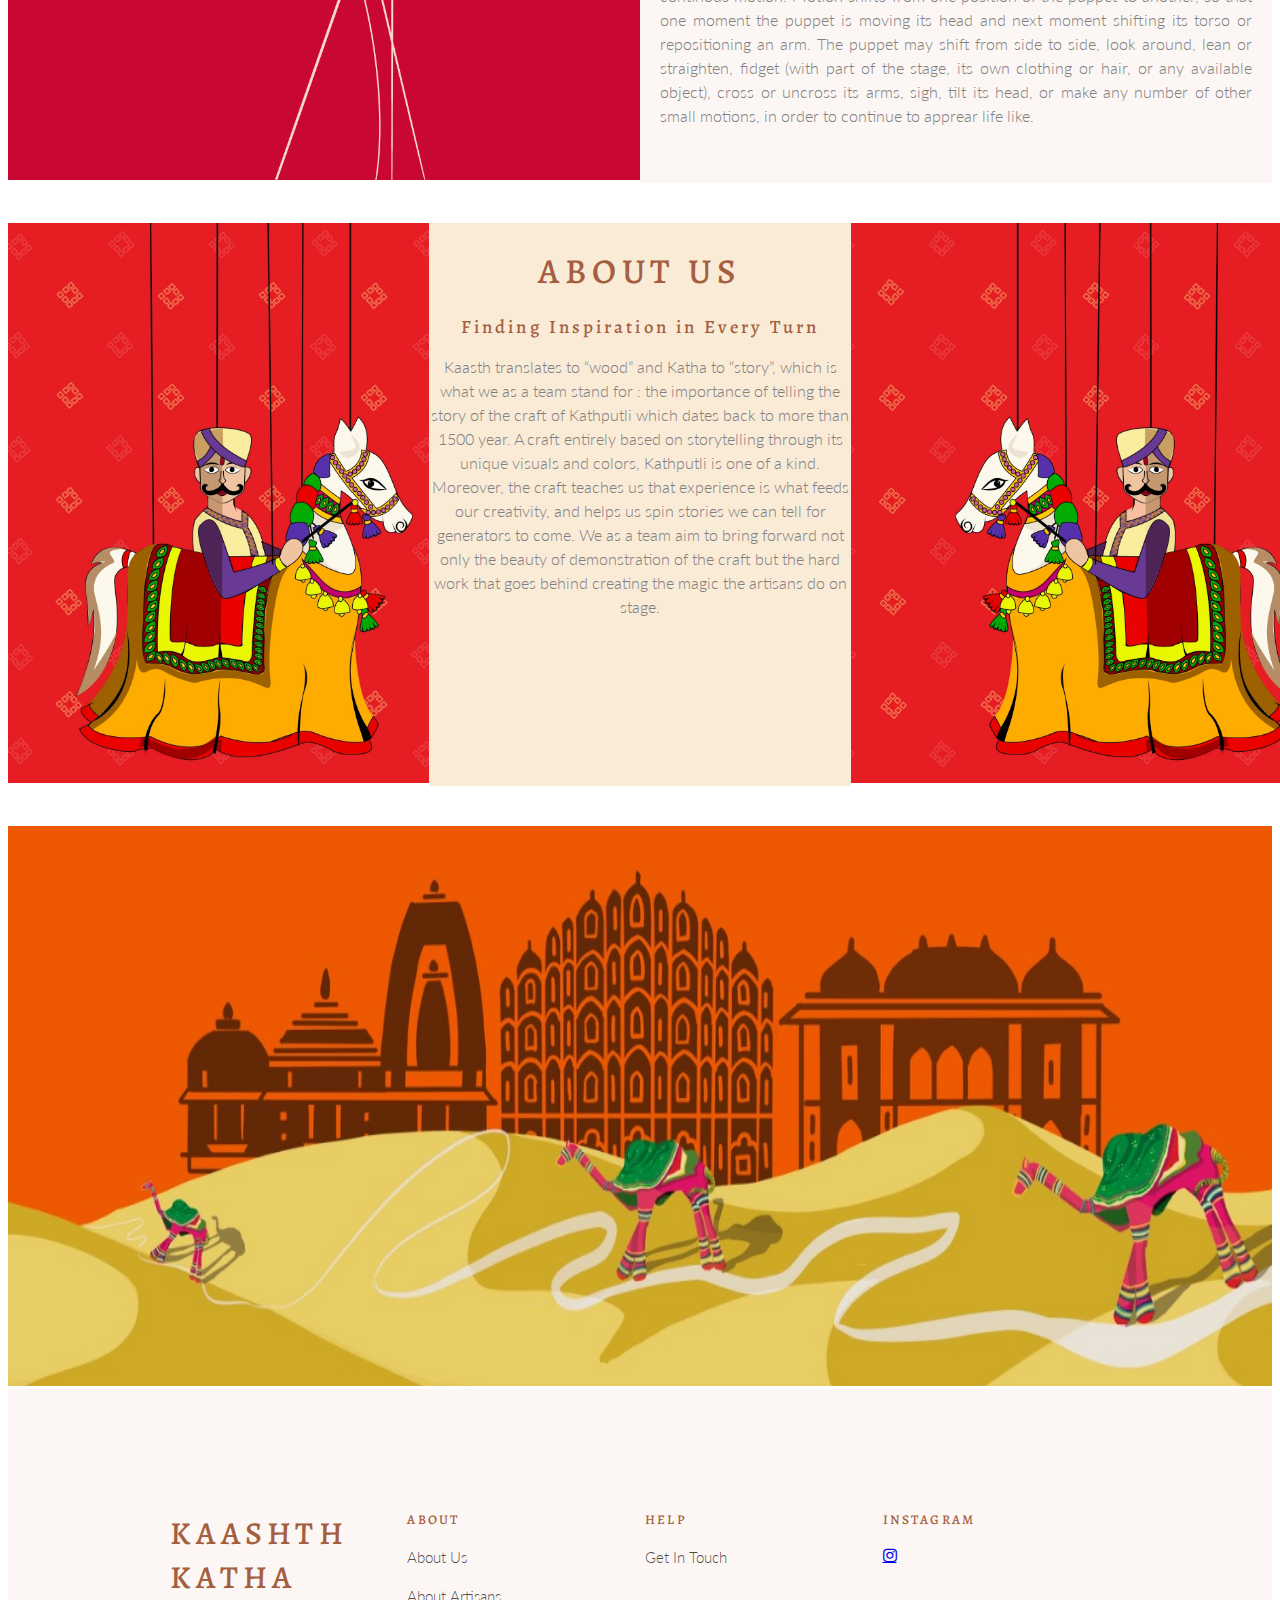
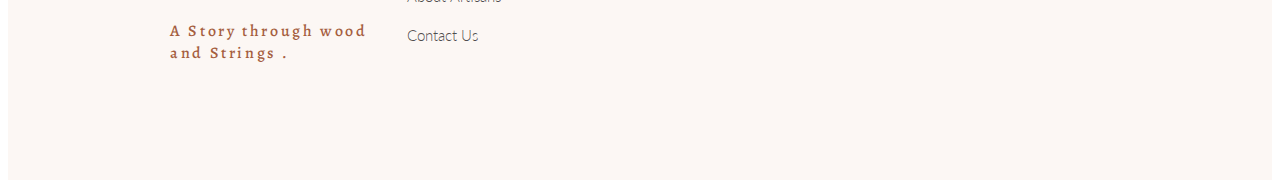
==== commit fe9fef44: "Update index.html" ====
--- a/Assignment_3/index.html
+++ b/Assignment_3/index.html
@@ -1,13 +1,13 @@
 <!DOCTYPE html>
 <html lang="en">
   <head>
-    <title>Kathputli </title>
+    <title>Kathputli</title>
     <link rel="stylesheet" href="design.css" />
     <link rel="stylesheet" href="https://cdnjs.cloudflare.com/ajax/libs/font-awesome/4.7.0/css/font-awesome.min.css">
   </head>
   <body>
     <header>
-      <img src="0.jpg" height="80" />
+      <img src="./New folder(3)/logo.jpg" height="80" />
       <nav>
         <section class="menuItem active ">
           <a href="">Home</a>
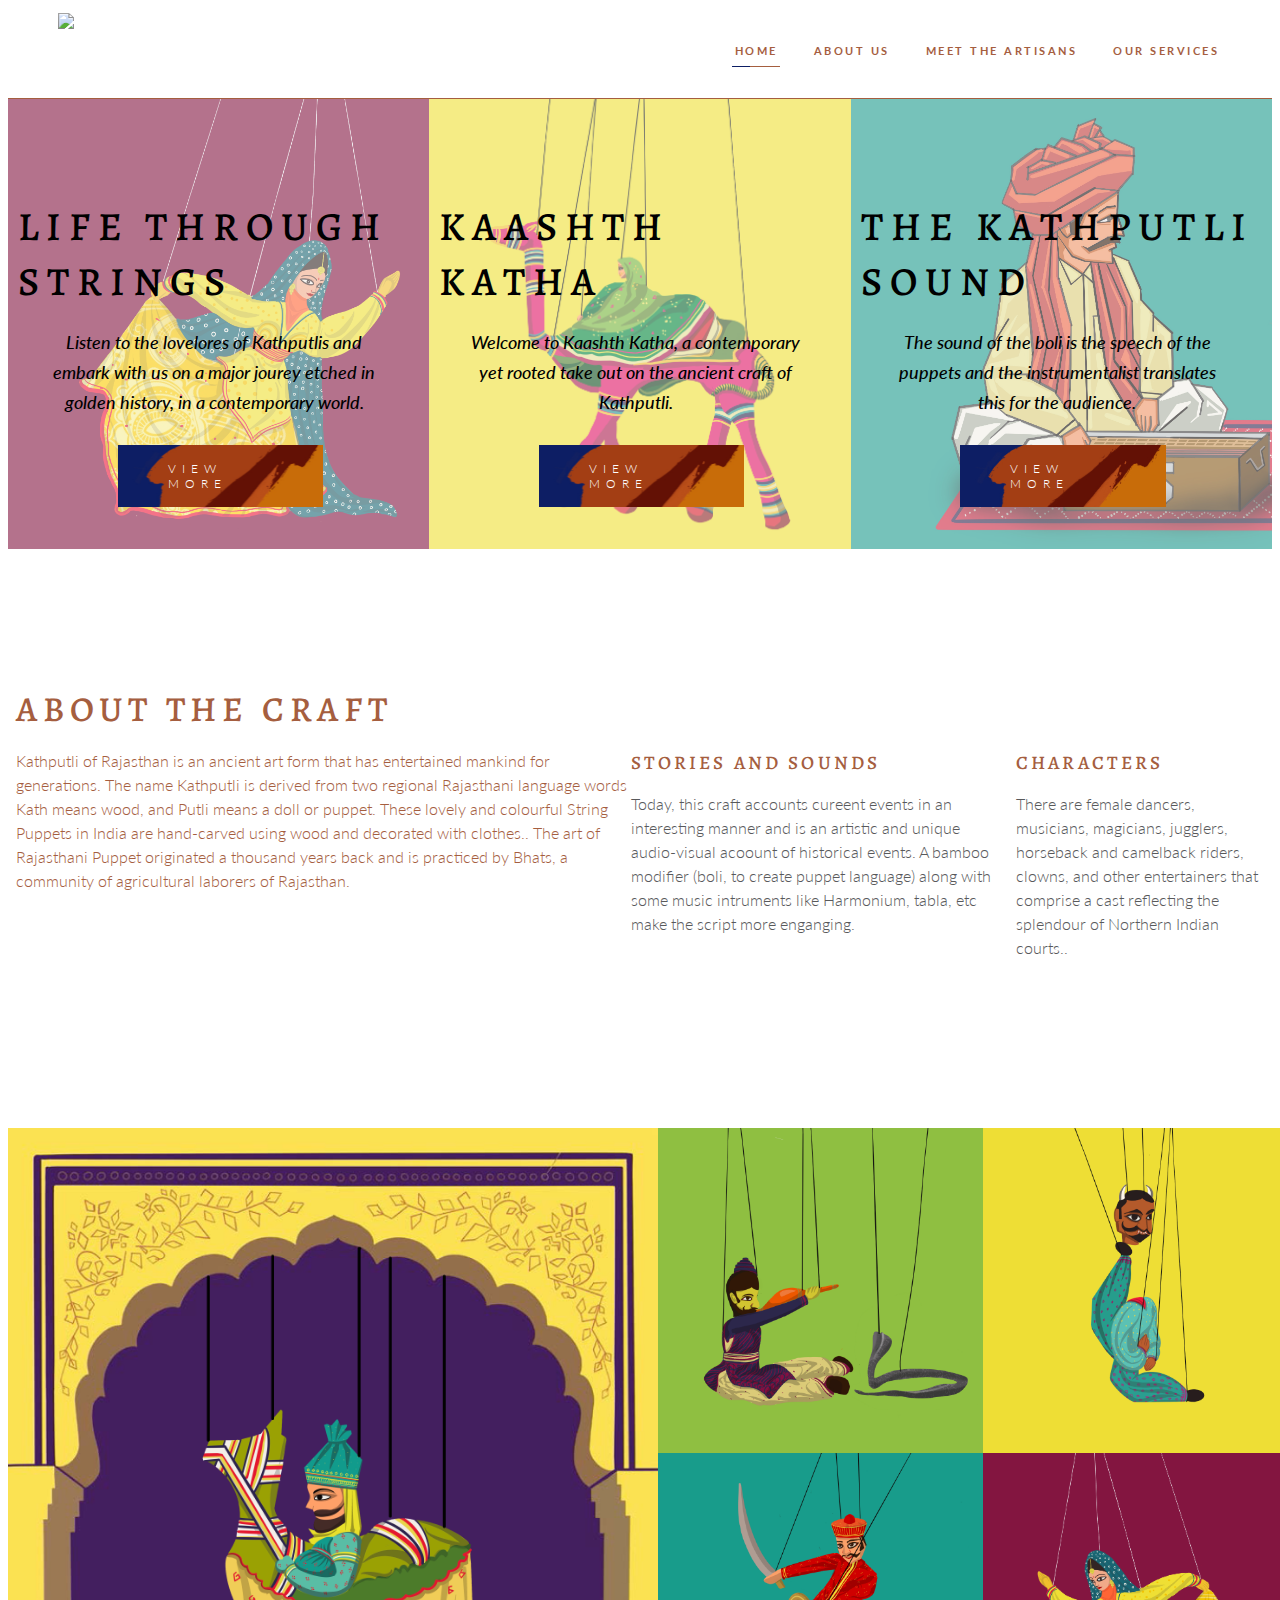
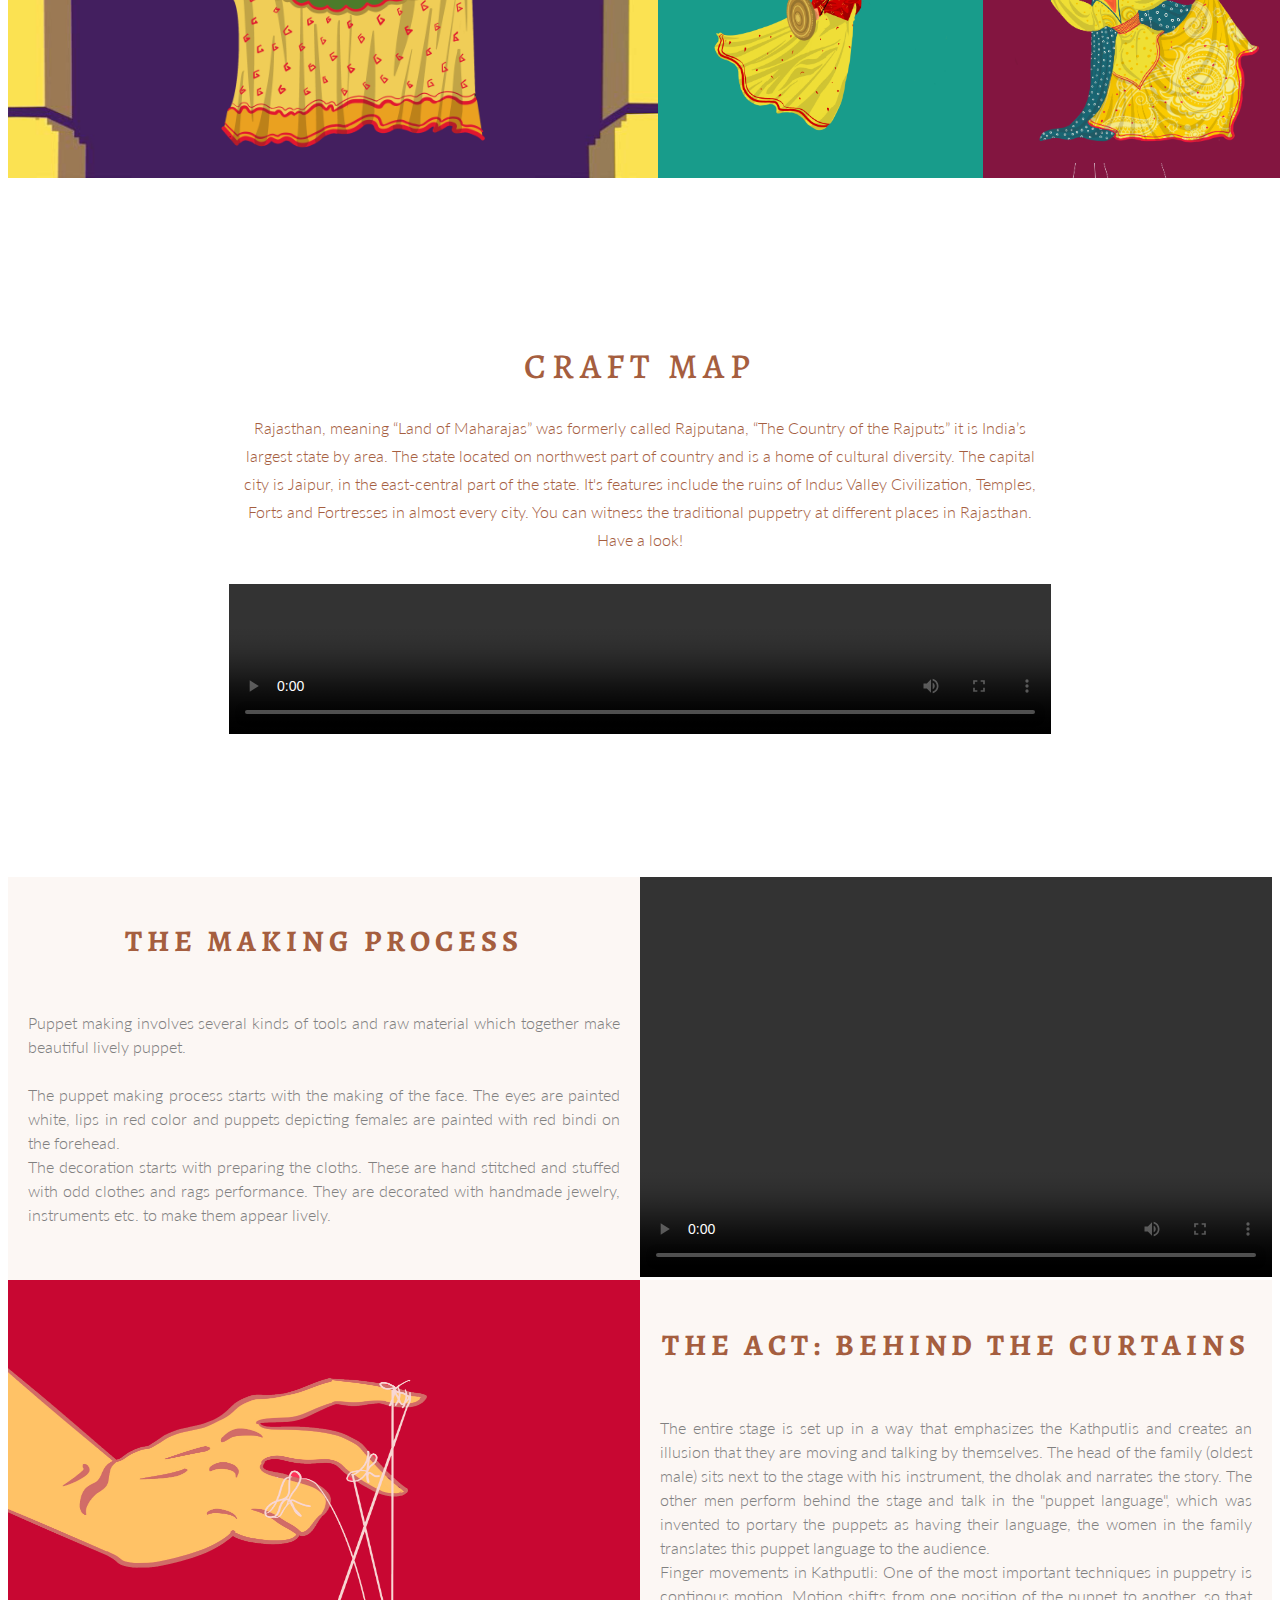
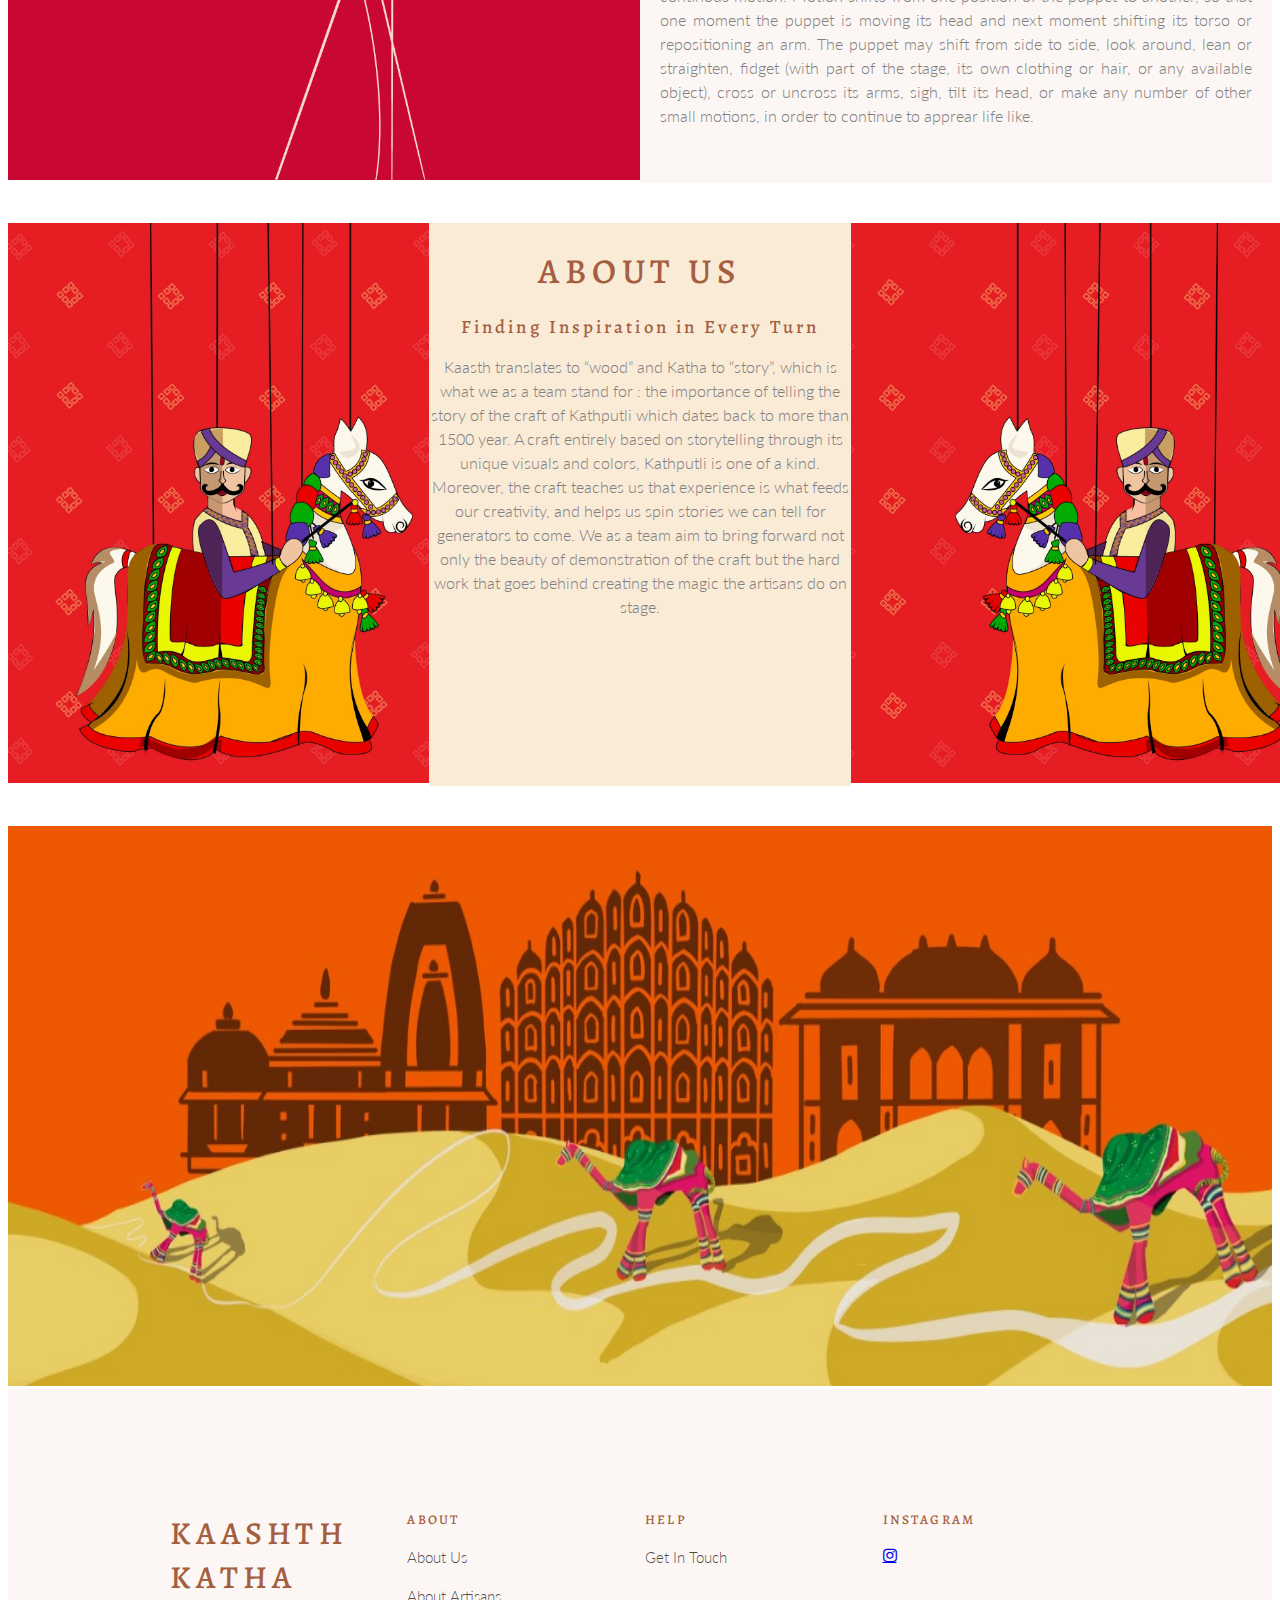
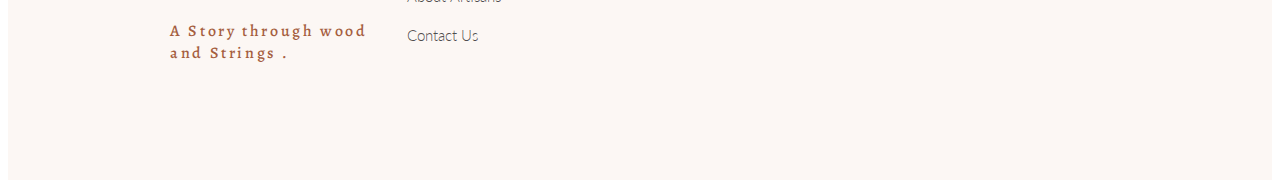
==== commit eda01f57: "Update index.html" ====
--- a/Assignment_3/index.html
+++ b/Assignment_3/index.html
@@ -7,7 +7,7 @@
   </head>
   <body>
     <header>
-      <img src="./New folder(3)/logo.jpg" height="80" />
+      <img src="./0.jpg" height="80" />
       <nav>
         <section class="menuItem active ">
           <a href="">Home</a>
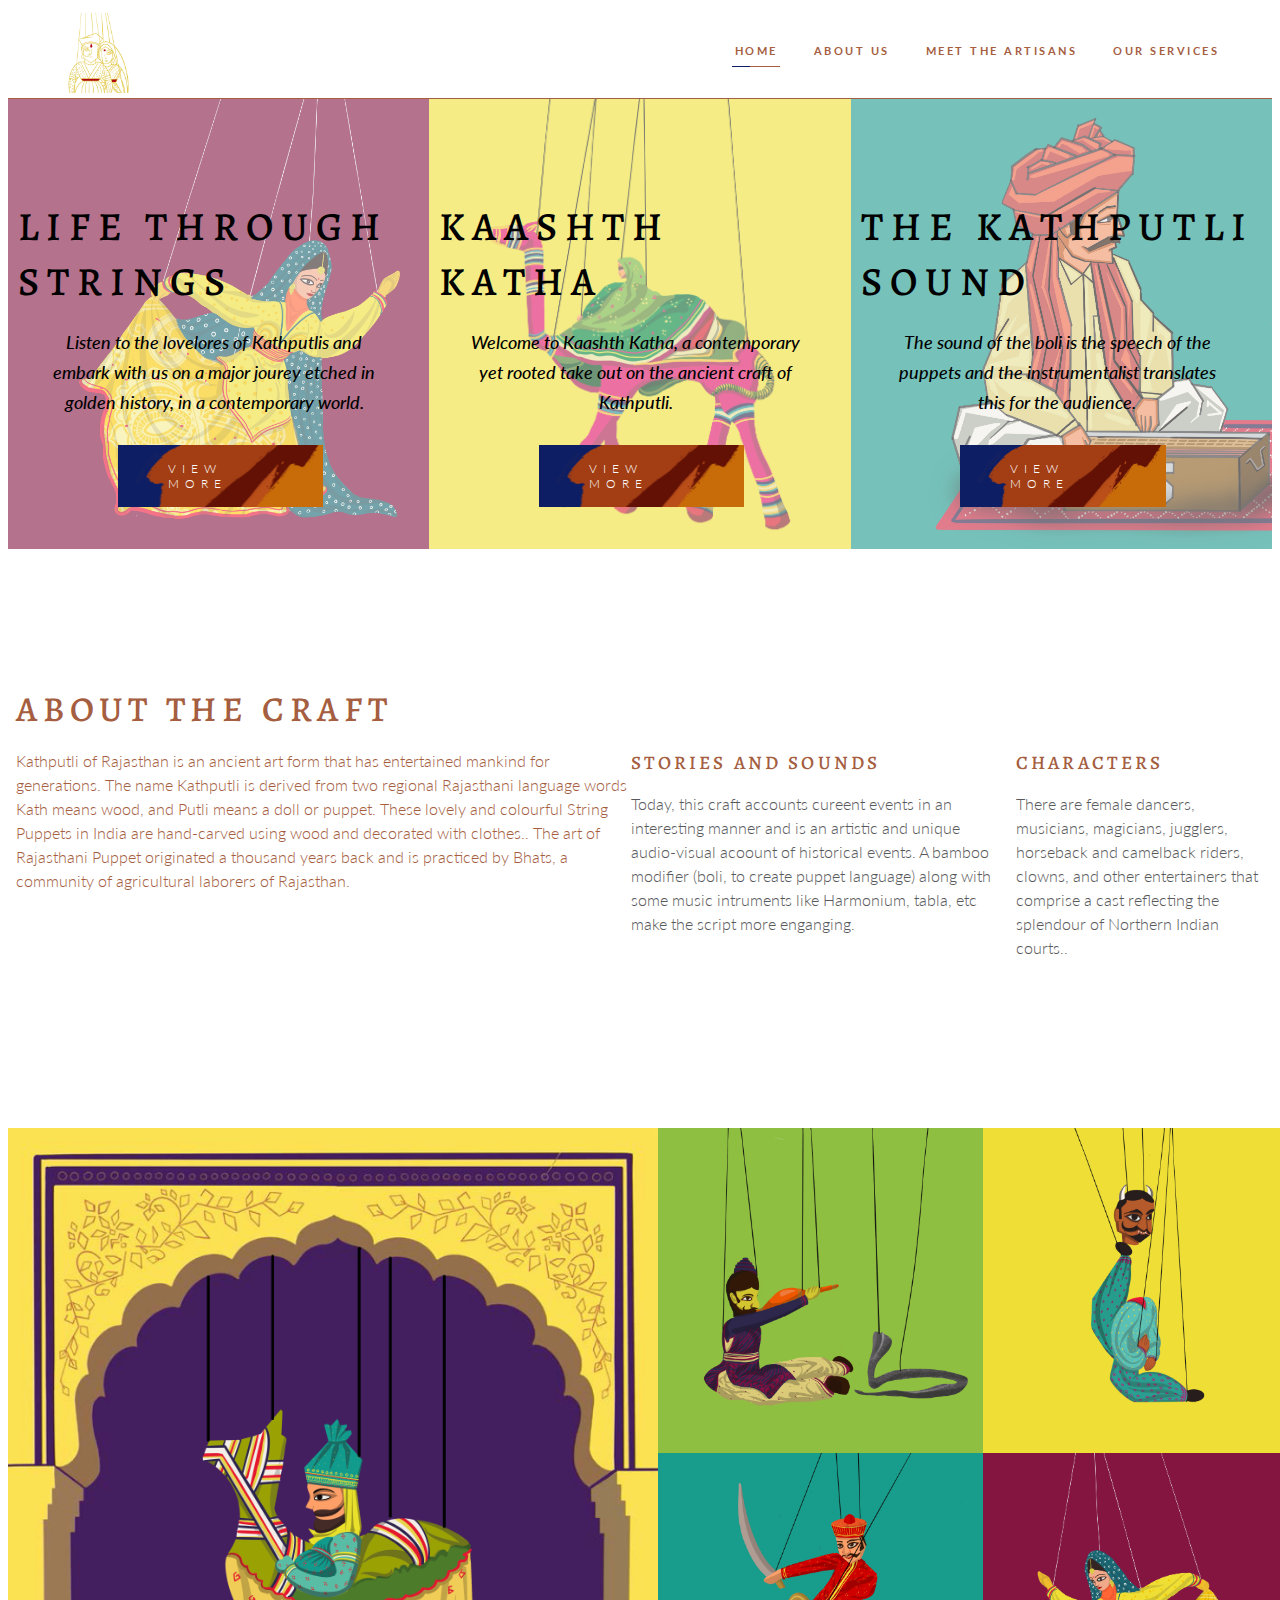
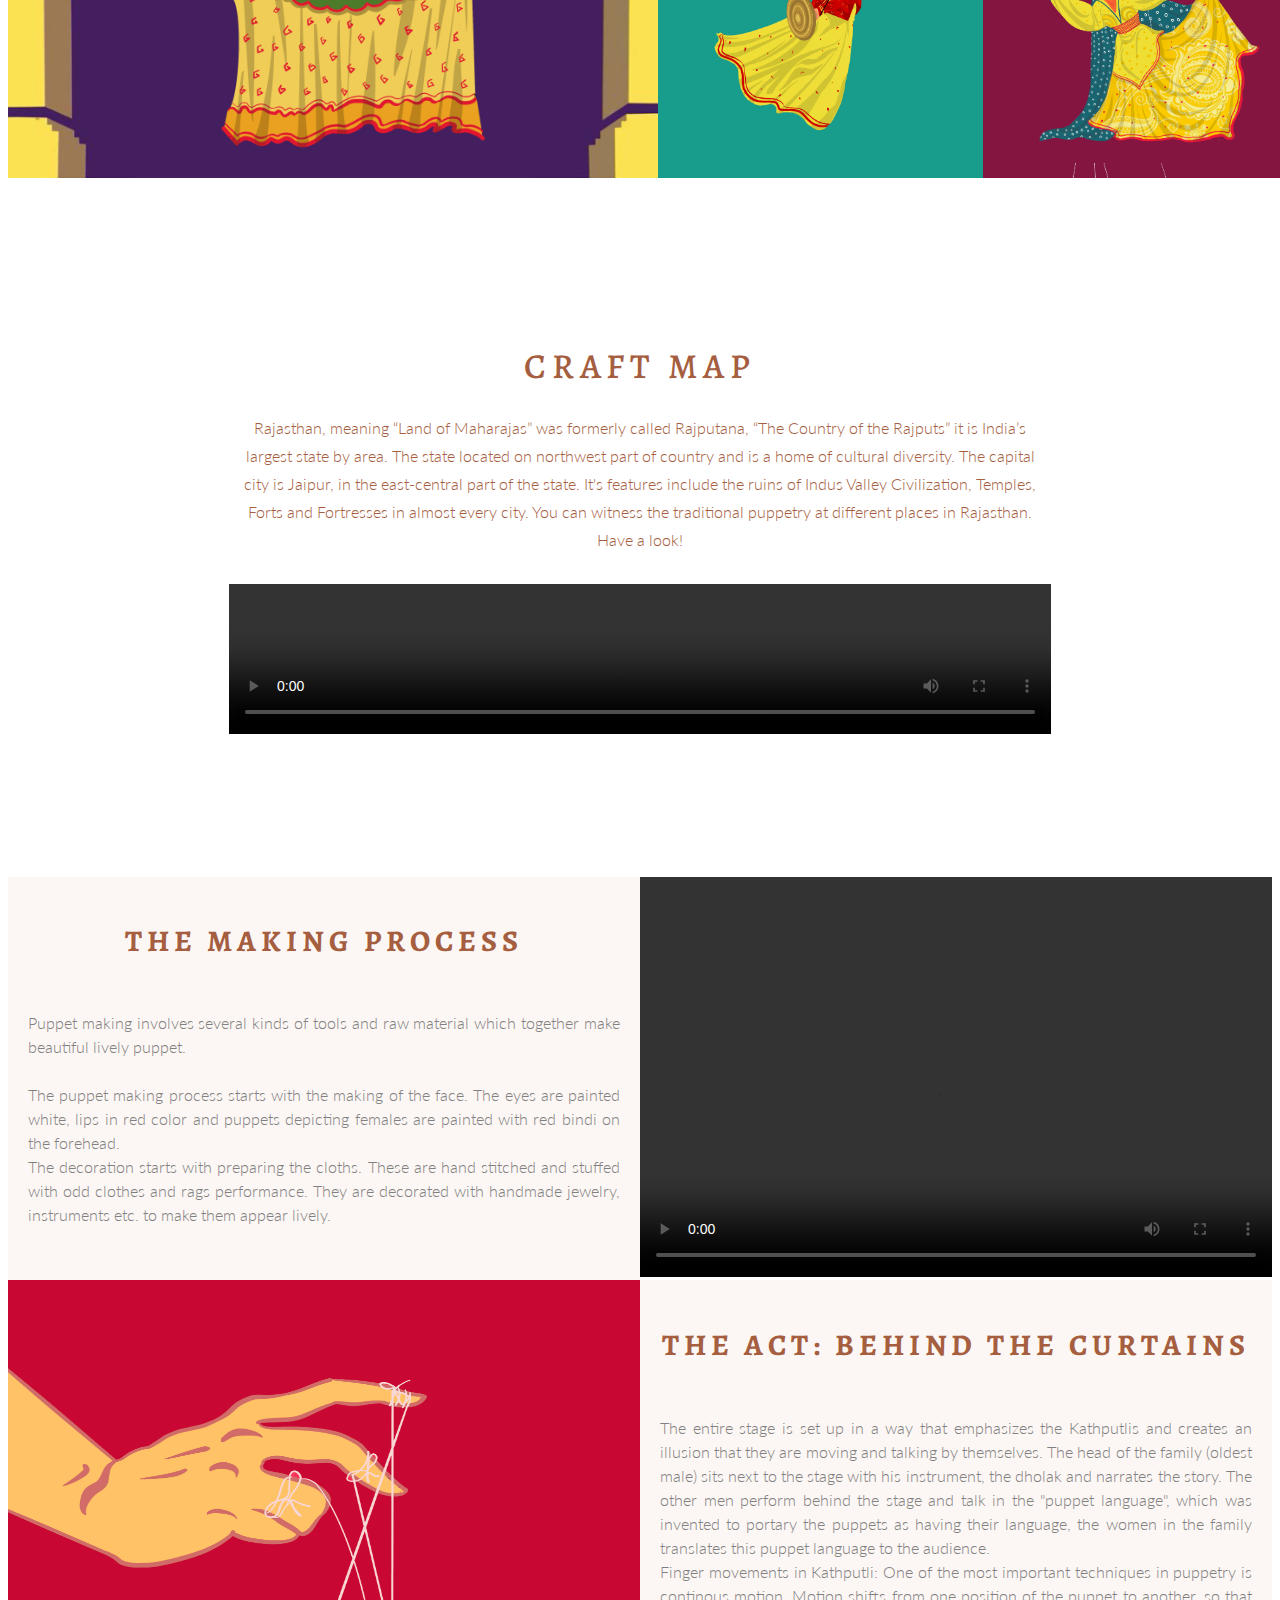
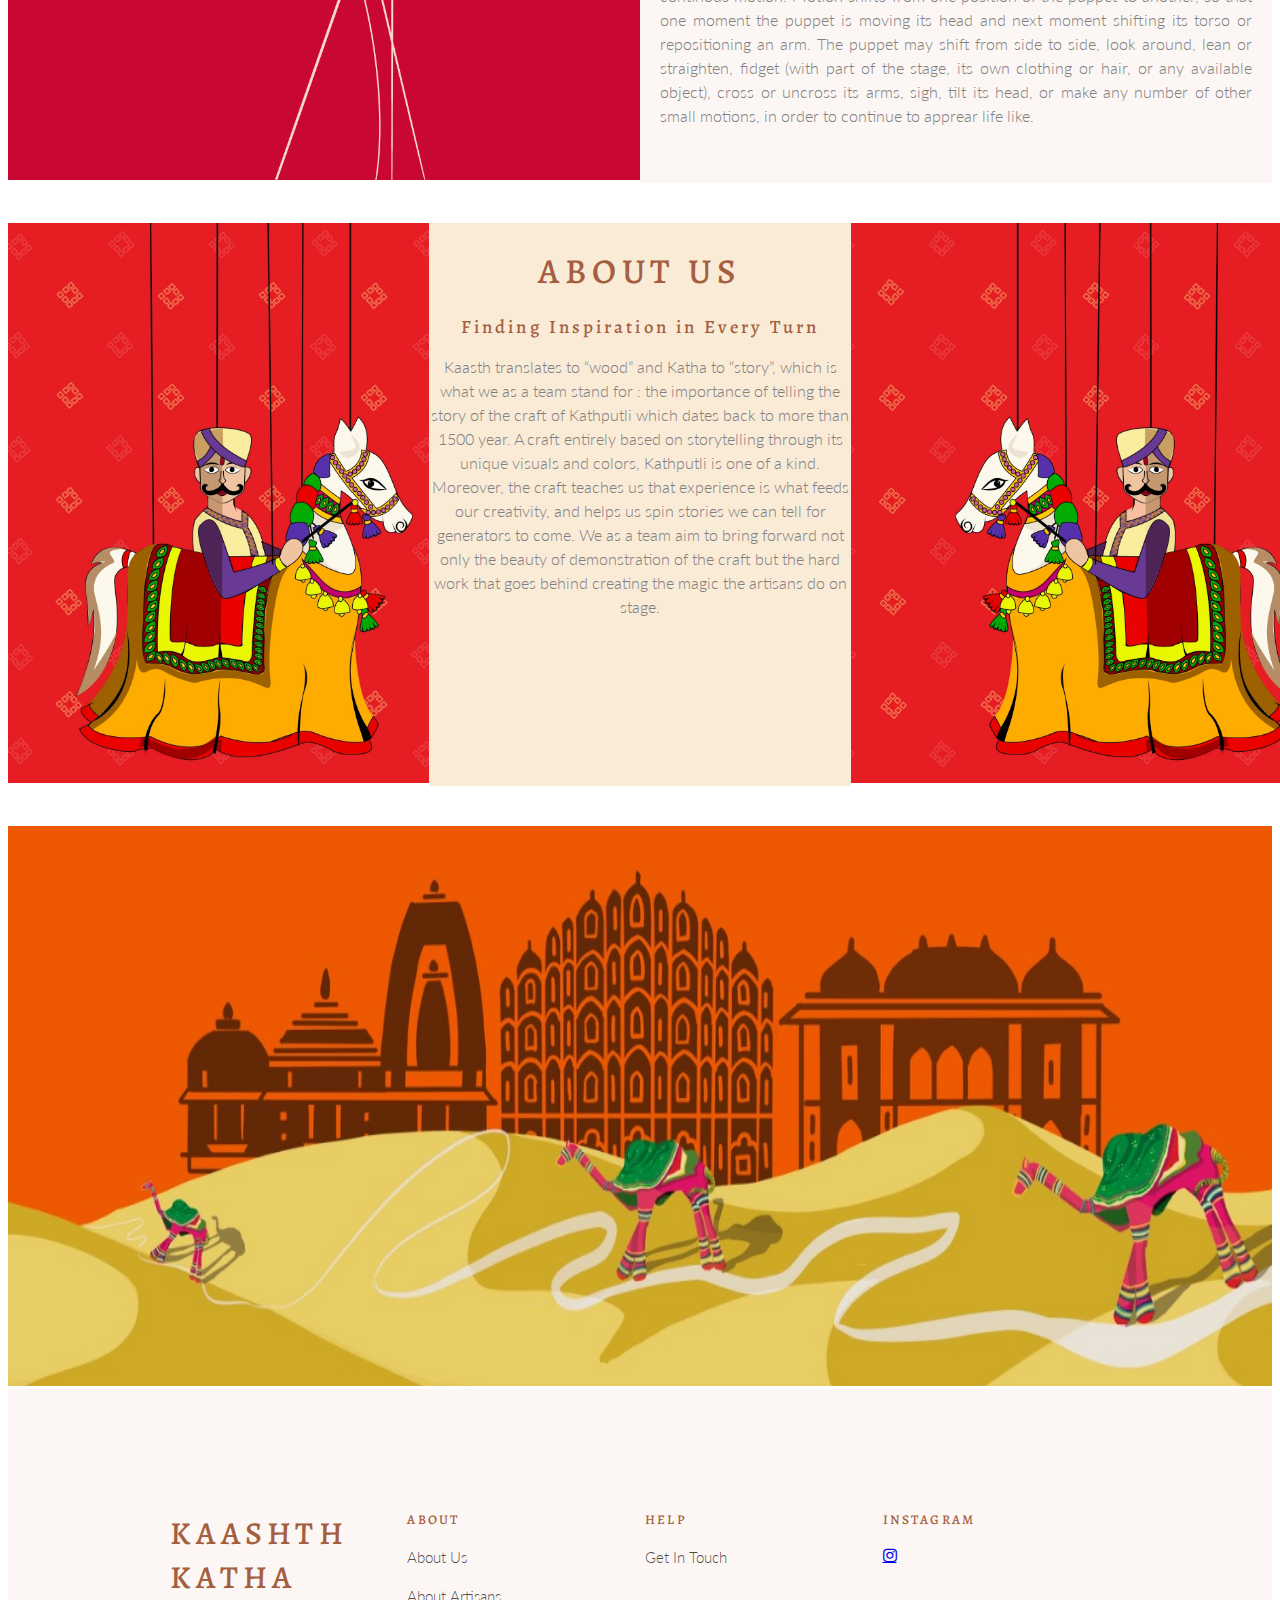
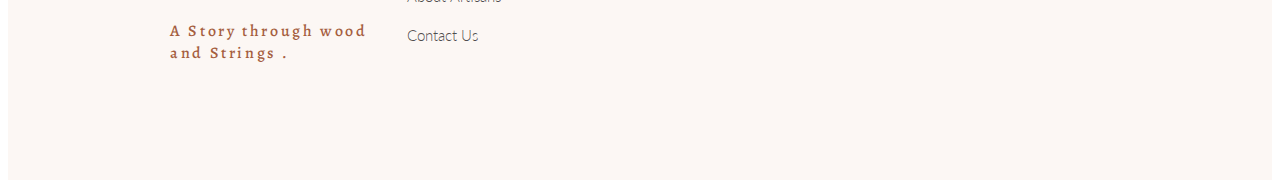
==== commit 63985ef5: "Update index.html" ====
--- a/Assignment_3/index.html
+++ b/Assignment_3/index.html
@@ -7,7 +7,7 @@
   </head>
   <body>
     <header>
-      <img src="./0.jpg" height="80" />
+      <img src="./images/0.jpg" height="80" />
       <nav>
         <section class="menuItem active ">
           <a href="">Home</a>
